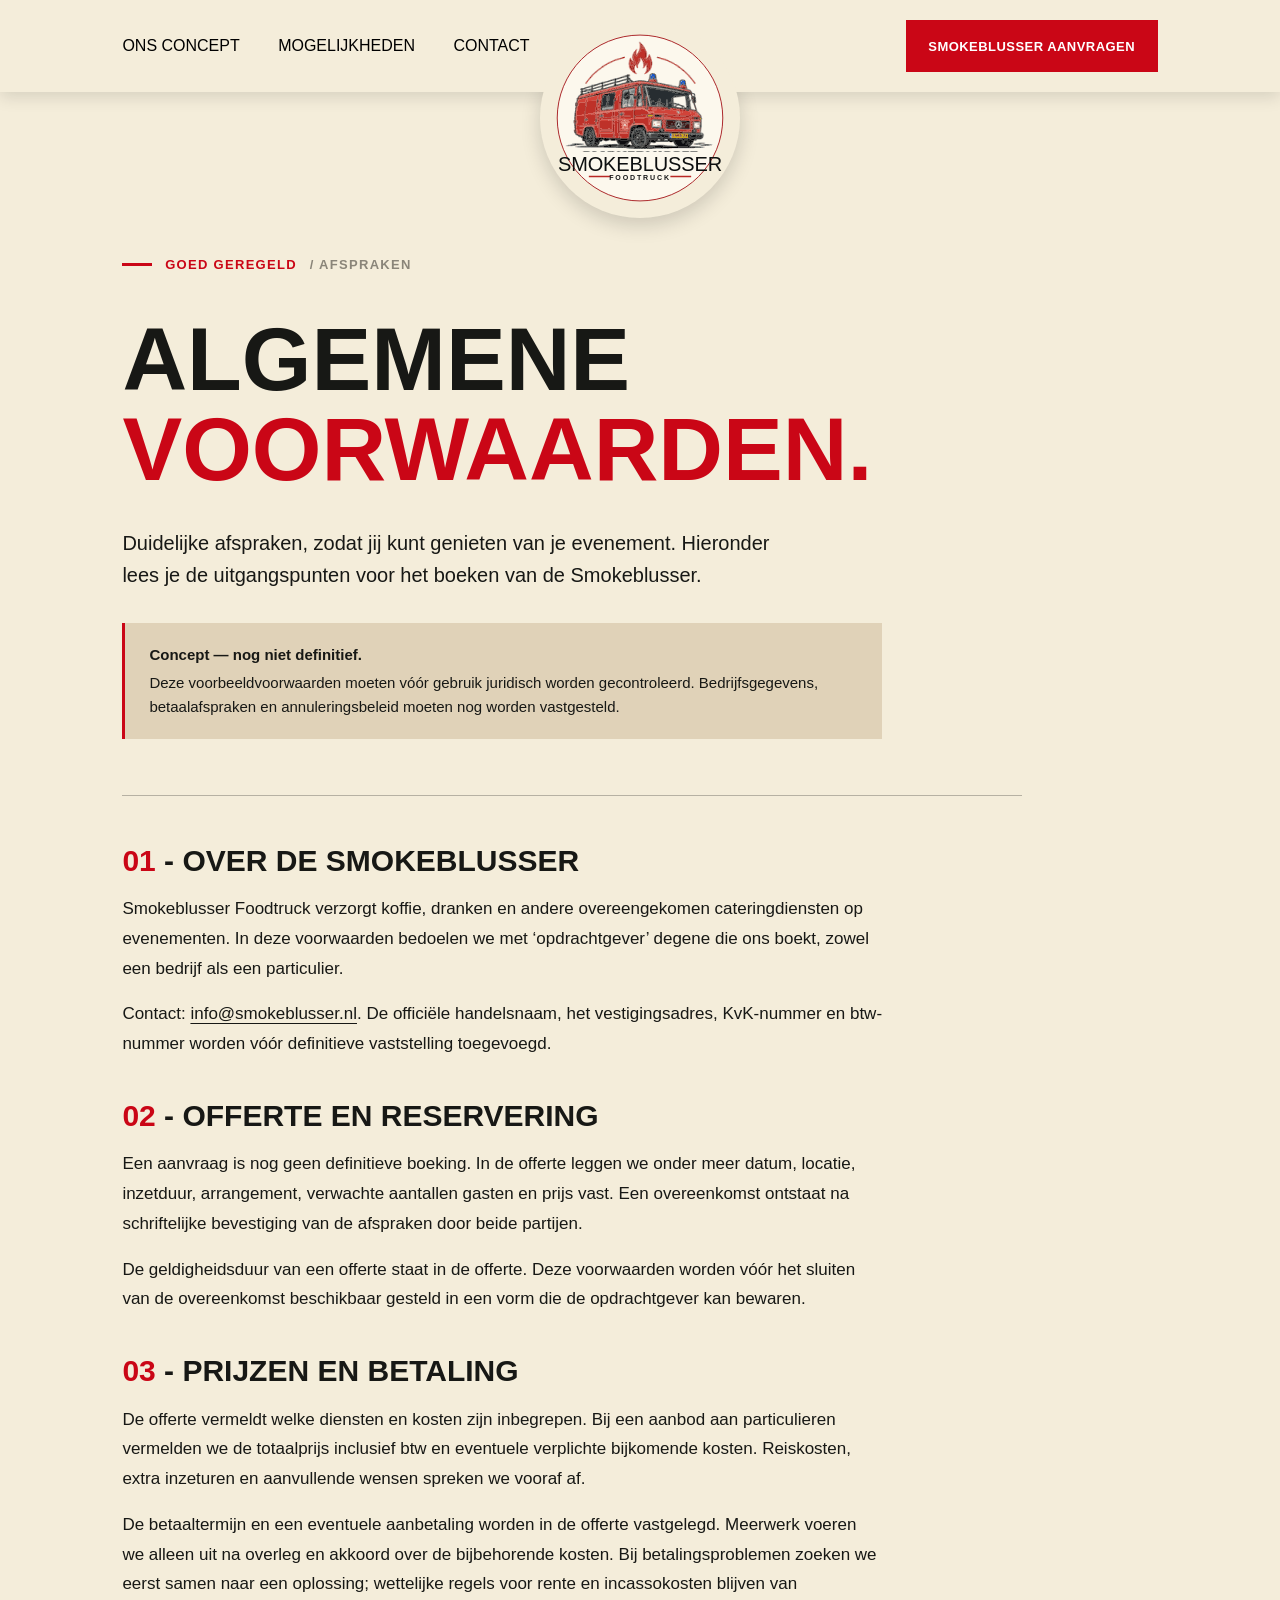
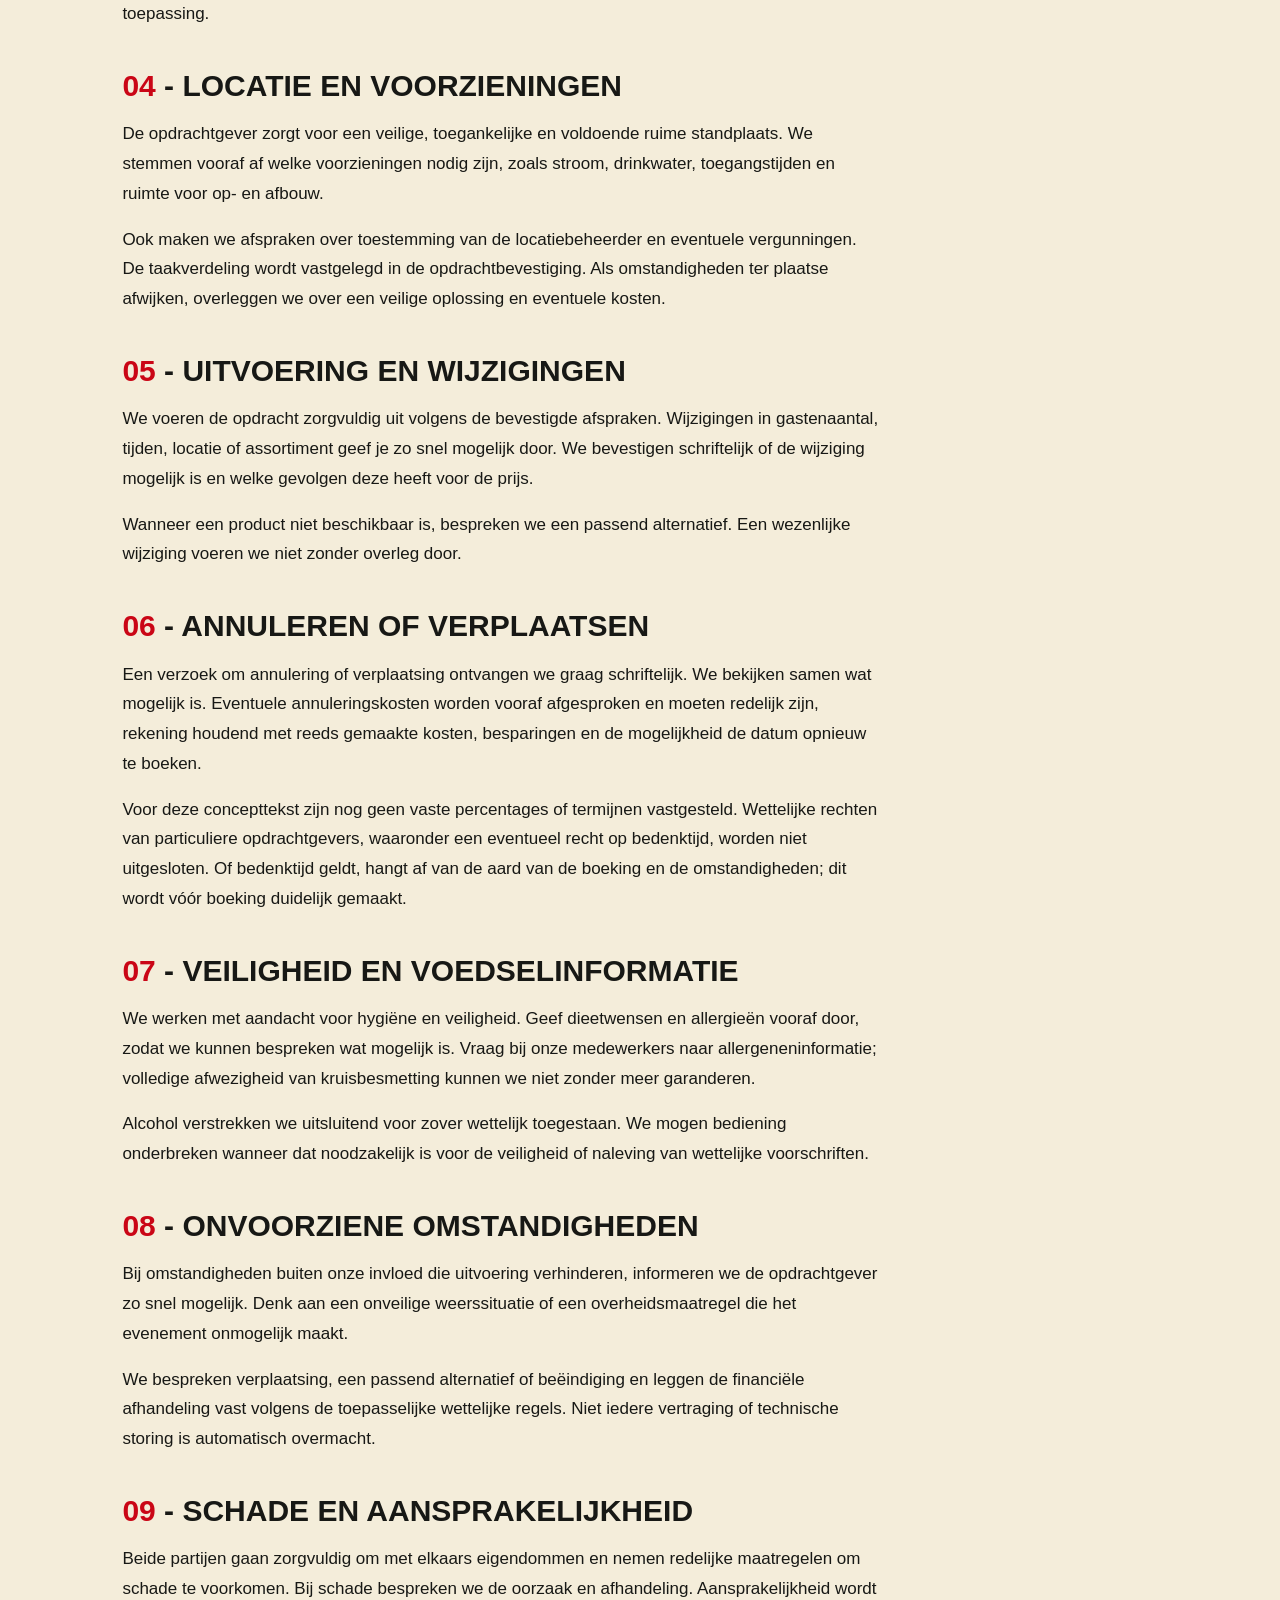
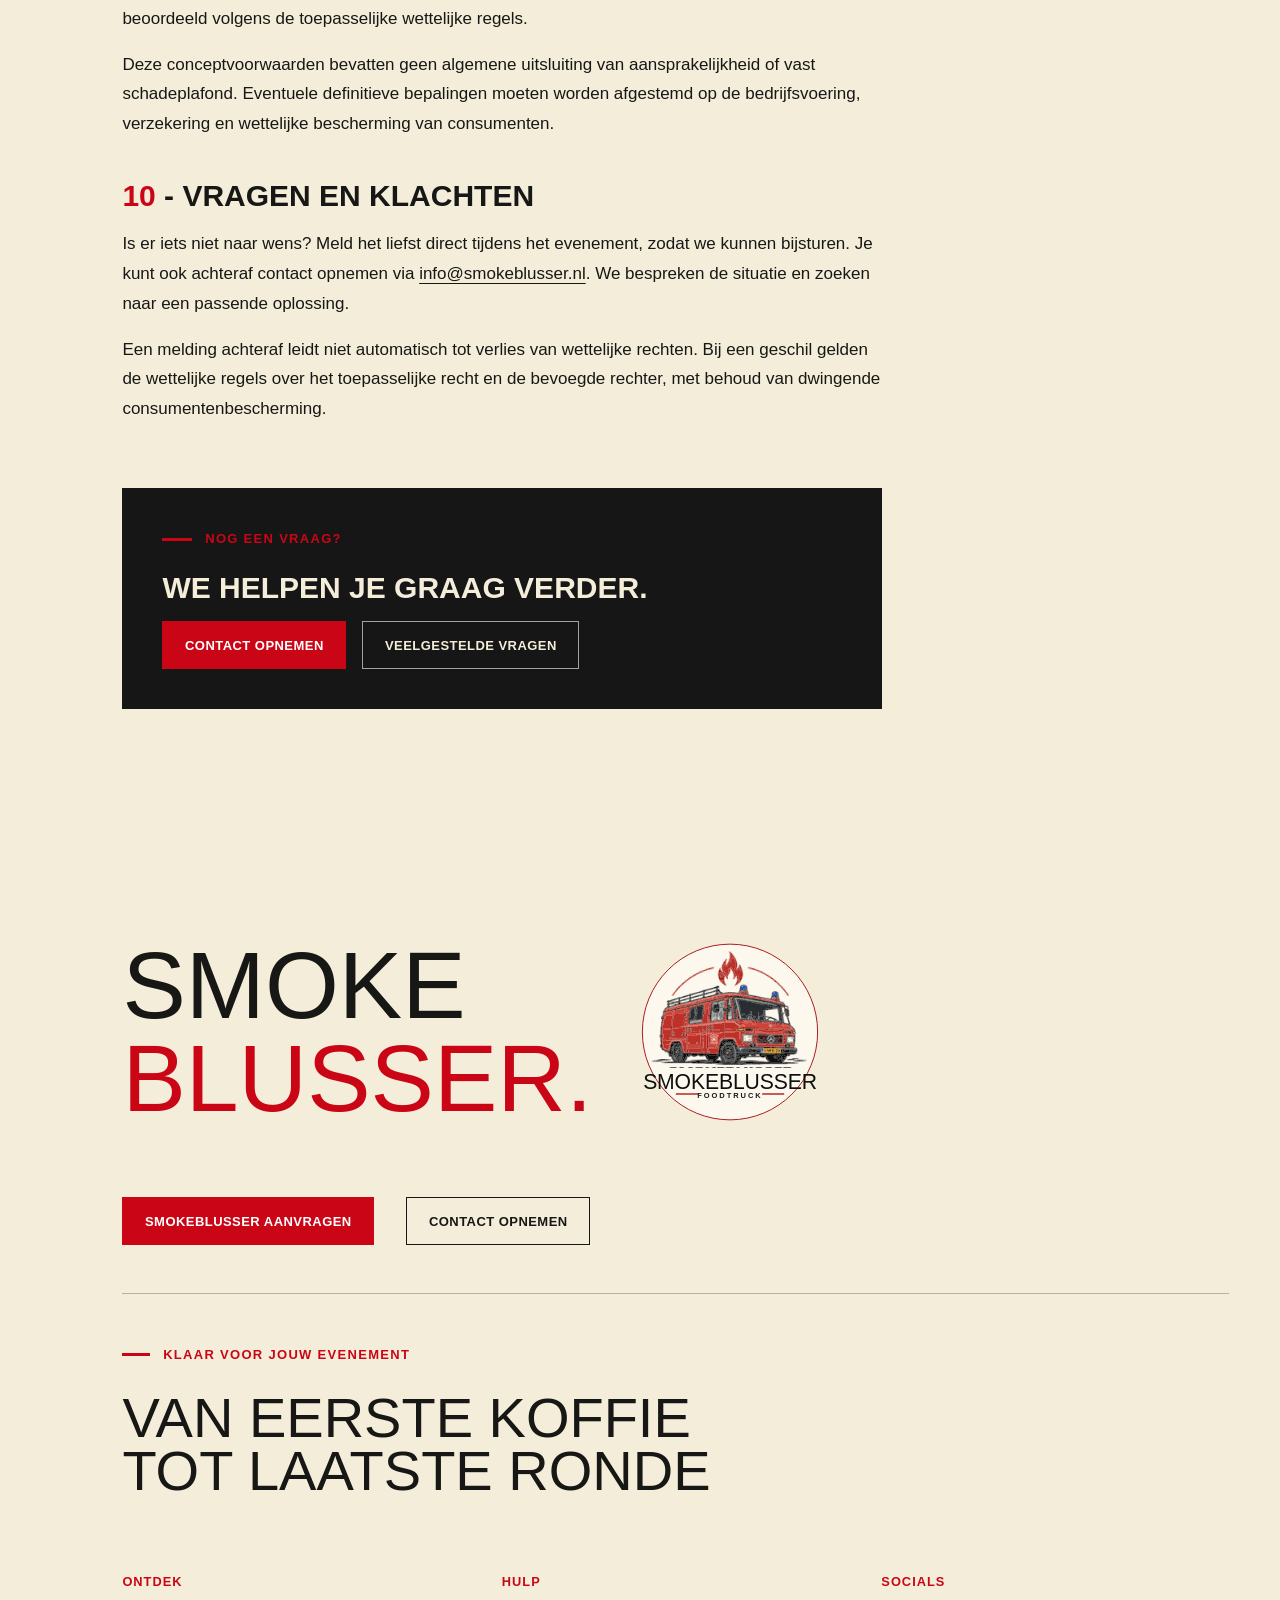
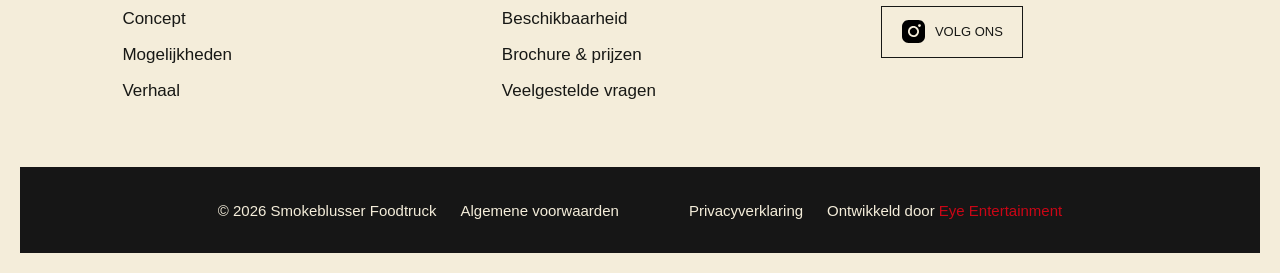
==== algemene-voorwaarden.html @ 76fa593b "Initial commit" ====
<!doctype html>
<html lang="nl">
<head>
  <meta charset="utf-8">
  <meta name="viewport" content="width=device-width, initial-scale=1">
  <meta name="description" content="De Smokeblusser: een brandweerwagen uit 1962 met koffie, koud bier en binnenkort live fire voor ieder evenement.">
  <title>Algemene voorwaarden — Smokeblusser</title>
  <meta name="robots" content="noindex">
  <link rel="stylesheet" href="content.css">
  <link rel="stylesheet" href="styles.css">
  <script src="script.js" defer></script>
</head>
<body class="content-layout">
  <a class="skip-link" href="#main">Naar de inhoud</a>

  <header class="site-header" data-header>
    <a class="brand" href="index.html#top" aria-label="Smokeblusser home">
      <img src="assets/logo.svg" alt="Smokeblusser Foodtruck">
    </a>
    <button class="nav-toggle" type="button" aria-expanded="false" aria-controls="main-nav">
      <span></span><span></span><span></span><span class="sr-only">Menu</span>
    </button>
    <nav class="main-nav" id="main-nav" aria-label="Hoofdnavigatie">
      <div class="smoke-organic" aria-hidden="true"><span></span><span></span><span></span></div>
      <a href="index.html#concept" >Ons concept</a>
      <a href="index.html#mogelijkheden">Mogelijkheden</a>
      <a href="index.html#contact">Contact</a>
      <a class="mobile-request-link" href="index.html#contact">Smokeblusser aanvragen <span aria-hidden="true">→</span></a>
    </nav>
    <a class="button button--red header-cta" href="index.html#contact">Smokeblusser aanvragen <span aria-hidden="true">→</span></a>
  </header>

  <main id="main">
    <section class="content-page" aria-labelledby="page-title">
      <div class="content-page__intro">
        <p class="eyebrow">Goed geregeld <span>/ afspraken</span></p>
        <h1 id="page-title">Algemene <em>voorwaarden.</em></h1>
        <p>Duidelijke afspraken, zodat jij kunt genieten van je evenement. Hieronder lees je de uitgangspunten voor het boeken van de Smokeblusser.</p>
        <aside class="content-page__notice"><strong>Concept — nog niet definitief.</strong> Deze voorbeeldvoorwaarden moeten vóór gebruik juridisch worden gecontroleerd. Bedrijfsgegevens, betaalafspraken en annuleringsbeleid moeten nog worden vastgesteld.</aside>
      </div>
      <article class="content-page__body" aria-label="Voorwaarden">
        <section><h2><span class="content-page__number">01</span> - Over de Smokeblusser</h2><p>Smokeblusser Foodtruck verzorgt koffie, dranken en andere overeengekomen cateringdiensten op evenementen. In deze voorwaarden bedoelen we met ‘opdrachtgever’ degene die ons boekt, zowel een bedrijf als een particulier.</p><p>Contact: <a href="mailto:info@smokeblusser.nl">info@smokeblusser.nl</a>. De officiële handelsnaam, het vestigingsadres, KvK-nummer en btw-nummer worden vóór definitieve vaststelling toegevoegd.</p></section>
        <section><h2><span class="content-page__number">02</span> - Offerte en reservering</h2><p>Een aanvraag is nog geen definitieve boeking. In de offerte leggen we onder meer datum, locatie, inzetduur, arrangement, verwachte aantallen gasten en prijs vast. Een overeenkomst ontstaat na schriftelijke bevestiging van de afspraken door beide partijen.</p><p>De geldigheidsduur van een offerte staat in de offerte. Deze voorwaarden worden vóór het sluiten van de overeenkomst beschikbaar gesteld in een vorm die de opdrachtgever kan bewaren.</p></section>
        <section><h2><span class="content-page__number">03</span> - Prijzen en betaling</h2><p>De offerte vermeldt welke diensten en kosten zijn inbegrepen. Bij een aanbod aan particulieren vermelden we de totaalprijs inclusief btw en eventuele verplichte bijkomende kosten. Reiskosten, extra inzeturen en aanvullende wensen spreken we vooraf af.</p><p>De betaaltermijn en een eventuele aanbetaling worden in de offerte vastgelegd. Meerwerk voeren we alleen uit na overleg en akkoord over de bijbehorende kosten. Bij betalingsproblemen zoeken we eerst samen naar een oplossing; wettelijke regels voor rente en incassokosten blijven van toepassing.</p></section>
        <section><h2><span class="content-page__number">04</span> - Locatie en voorzieningen</h2><p>De opdrachtgever zorgt voor een veilige, toegankelijke en voldoende ruime standplaats. We stemmen vooraf af welke voorzieningen nodig zijn, zoals stroom, drinkwater, toegangstijden en ruimte voor op- en afbouw.</p><p>Ook maken we afspraken over toestemming van de locatiebeheerder en eventuele vergunningen. De taakverdeling wordt vastgelegd in de opdrachtbevestiging. Als omstandigheden ter plaatse afwijken, overleggen we over een veilige oplossing en eventuele kosten.</p></section>
        <section><h2><span class="content-page__number">05</span> - Uitvoering en wijzigingen</h2><p>We voeren de opdracht zorgvuldig uit volgens de bevestigde afspraken. Wijzigingen in gastenaantal, tijden, locatie of assortiment geef je zo snel mogelijk door. We bevestigen schriftelijk of de wijziging mogelijk is en welke gevolgen deze heeft voor de prijs.</p><p>Wanneer een product niet beschikbaar is, bespreken we een passend alternatief. Een wezenlijke wijziging voeren we niet zonder overleg door.</p></section>
        <section><h2><span class="content-page__number">06</span> - Annuleren of verplaatsen</h2><p>Een verzoek om annulering of verplaatsing ontvangen we graag schriftelijk. We bekijken samen wat mogelijk is. Eventuele annuleringskosten worden vooraf afgesproken en moeten redelijk zijn, rekening houdend met reeds gemaakte kosten, besparingen en de mogelijkheid de datum opnieuw te boeken.</p><p>Voor deze concepttekst zijn nog geen vaste percentages of termijnen vastgesteld. Wettelijke rechten van particuliere opdrachtgevers, waaronder een eventueel recht op bedenktijd, worden niet uitgesloten. Of bedenktijd geldt, hangt af van de aard van de boeking en de omstandigheden; dit wordt vóór boeking duidelijk gemaakt.</p></section>
        <section><h2><span class="content-page__number">07</span> - Veiligheid en voedselinformatie</h2><p>We werken met aandacht voor hygiëne en veiligheid. Geef dieetwensen en allergieën vooraf door, zodat we kunnen bespreken wat mogelijk is. Vraag bij onze medewerkers naar allergeneninformatie; volledige afwezigheid van kruisbesmetting kunnen we niet zonder meer garanderen.</p><p>Alcohol verstrekken we uitsluitend voor zover wettelijk toegestaan. We mogen bediening onderbreken wanneer dat noodzakelijk is voor de veiligheid of naleving van wettelijke voorschriften.</p></section>
        <section><h2><span class="content-page__number">08</span> - Onvoorziene omstandigheden</h2><p>Bij omstandigheden buiten onze invloed die uitvoering verhinderen, informeren we de opdrachtgever zo snel mogelijk. Denk aan een onveilige weerssituatie of een overheidsmaatregel die het evenement onmogelijk maakt.</p><p>We bespreken verplaatsing, een passend alternatief of beëindiging en leggen de financiële afhandeling vast volgens de toepasselijke wettelijke regels. Niet iedere vertraging of technische storing is automatisch overmacht.</p></section>
        <section><h2><span class="content-page__number">09</span> - Schade en aansprakelijkheid</h2><p>Beide partijen gaan zorgvuldig om met elkaars eigendommen en nemen redelijke maatregelen om schade te voorkomen. Bij schade bespreken we de oorzaak en afhandeling. Aansprakelijkheid wordt beoordeeld volgens de toepasselijke wettelijke regels.</p><p>Deze conceptvoorwaarden bevatten geen algemene uitsluiting van aansprakelijkheid of vast schadeplafond. Eventuele definitieve bepalingen moeten worden afgestemd op de bedrijfsvoering, verzekering en wettelijke bescherming van consumenten.</p></section>
        <section><h2><span class="content-page__number">10</span> - Vragen en klachten</h2><p>Is er iets niet naar wens? Meld het liefst direct tijdens het evenement, zodat we kunnen bijsturen. Je kunt ook achteraf contact opnemen via <a href="mailto:info@smokeblusser.nl">info@smokeblusser.nl</a>. We bespreken de situatie en zoeken naar een passende oplossing.</p><p>Een melding achteraf leidt niet automatisch tot verlies van wettelijke rechten. Bij een geschil gelden de wettelijke regels over het toepasselijke recht en de bevoegde rechter, met behoud van dwingende consumentenbescherming.</p></section>
        <div class="content-page__contact">
          <p class="eyebrow">Nog een vraag?</p>
          <h2>We helpen je <em>graag verder.</em></h2>
          <div class="actions">
            <a class="button button--red" href="mailto:info@smokeblusser.nl">Contact opnemen <span aria-hidden="true">→</span></a>
            <a class="button button--outline-light" href="veelgestelde-vragen.html">Veelgestelde vragen <span aria-hidden="true">→</span></a>
          </div>
        </div>
      </article>
    </section>
  </main>

  <footer class="site-footer">
    <div class="footer__main">
      <div class="footer__brand-panel">
        <div class="footer__statement"><span>Smoke</span><em>Blusser.</em></div>
        <a class="footer__logo" href="index.html" aria-label="Smokeblusser home"><img src="assets/logo.svg" alt="Smokeblusser Foodtruck"></a>
        <div class="footer__actions">
          <a class="button button--red" href="index.html#contact">Smokeblusser aanvragen <span aria-hidden="true">→</span></a>
          <a class="button button--outline-dark" href="mailto:info@smokeblusser.nl">Contact opnemen <span aria-hidden="true">→</span></a>
        </div>
      </div>
      <div class="footer__content-panel">
        <div class="footer__tagline"><p class="eyebrow">Klaar voor jouw evenement</p><h2>Van eerste koffie<br>tot laatste ronde</h2></div>
        <nav class="footer__links" aria-label="Footernavigatie">
          <div><b>Ontdek</b><a href="index.html#concept">Concept</a><a href="index.html#mogelijkheden">Mogelijkheden</a><a href="index.html#verhaal">Verhaal</a></div>
          <div><b>Hulp</b><a href="index.html#contact">Beschikbaarheid</a><a href="index.html#contact">Brochure &amp; prijzen</a><a href="veelgestelde-vragen.html">Veelgestelde vragen</a></div>
          <div><b>Socials</b><a class="social-link" href="#" aria-label="Volg Smokeblusser op Instagram"><img src="assets/icon-instagram.svg" alt="">Volg ons</a></div>
        </nav>
      </div>
    </div>
    <div class="footer__legal">
      <span>© 2026 Smokeblusser Foodtruck</span>
      <div class="footer__legal-links">
        <a href="algemene-voorwaarden.html" aria-current="page">Algemene voorwaarden</a>
        <a href="#">Privacyverklaring</a>
      </div>
      <span>Ontwikkeld door <em>Eye Entertainment</em></span>
    </div>
  </footer>

</body>
</html>
---- content.css ----
/* Shared layout for editorial and legal content pages. */
.faq-group { margin-bottom: 48px; }
.faq-group details { border-bottom: 1px solid var(--line); }
.faq-group details:first-of-type { border-top: 1px solid var(--line); }
.faq-group summary { position: relative; padding: 22px 40px 22px 0; cursor: pointer; list-style: none; font-weight: 700; line-height: 1.5; }
.faq-group summary::-webkit-details-marker { display: none; }
.faq-group summary::after { content: '+'; position: absolute; right: 4px; top: 22px; color: var(--red); font-size: 24px; font-weight: 400; }
.faq-group details[open] summary::after { content: '−'; }
.faq-group summary:hover { color: var(--red); }
.faq-group summary:focus-visible { outline: 2px solid var(--red); outline-offset: 4px; }
.faq-answer { padding: 0 40px 12px 0; }
@media (min-width: 861px) {
  .content-layout .content-page {
    max-width: none;
    margin-inline: 0;
    padding-inline: calc(20px + var(--hero-copy-inset));
  }
}
.content-page__number { color: var(--red); }
.content-page { max-width: 1100px; margin: 0 auto; padding: 160px 40px 80px; }
.content-page__intro { max-width: 900px; padding-bottom: 56px; border-bottom: 1px solid var(--line); }
.content-page h1 { font-family: var(--display); font-size: clamp(48px, 7vw, 90px); line-height: 1; text-transform: uppercase; margin: 0 0 32px; overflow-wrap: anywhere; }
.content-page h1 em { display: block; color: var(--red); font-style: normal; }
.content-page__intro > p:not(.eyebrow) { max-width: 680px; font-size: 20px; line-height: 1.6; }
.content-page__notice { max-width: 760px; padding: 20px 24px; margin-top: 32px; background: var(--sand); border-left: 3px solid var(--red); font-size: 15px; line-height: 1.6; }
.content-page__notice strong { display: block; margin-bottom: 4px; }
.content-page__body { max-width: 760px; padding-top: 48px; }
.content-page__body > section { margin-bottom: 40px; }
.content-page__body h2 { font-family: var(--display); font-size: 30px; line-height: 1.15; text-transform: uppercase; margin: 0 0 16px; }
.content-page__body p { margin: 0 0 16px; line-height: 1.75; }
.content-page__body a:not(.button) { text-underline-offset: 4px; }
.content-page__body a:not(.button):hover,
.content-page__body a:not(.button):focus-visible { color: var(--red); text-decoration-color: var(--red); }
.content-page__contact { margin-top: 64px; padding: 40px; width: 100%; background: var(--surface-dark); color: var(--cream); border: 0; }
.content-page__contact h2 { color: var(--cream); }
.content-page__contact h2 em { color: var(--cream); font-style: normal; }
.content-page__contact .actions { display: flex; flex-wrap: wrap; gap: 16px; }
.content-page__contact .button--outline-light { gap: 0; }
.content-page__contact .button--outline-light span[aria-hidden="true"] { width: 0; opacity: 0; overflow: hidden; transform: translateX(-6px); background-image: url("assets/arrow-right-white.svg"); transition: width .2s, opacity .15s, transform .2s; }
.content-page__contact .button--outline-light:hover,
.content-page__contact .button--outline-light:focus-visible { gap: 1.25rem; transform: none; }
.content-page__contact .button--outline-light:hover span[aria-hidden="true"],
.content-page__contact .button--outline-light:focus-visible span[aria-hidden="true"] { width: 15px; opacity: 1; transform: translateX(0); }
.content-page__contact .eyebrow { margin-bottom: 20px; }
@media (max-width: 860px) {
  .content-page { padding: 64px 20px 40px; }
  .content-page__intro { padding-bottom: 32px; }
  .content-page__intro > p:not(.eyebrow) { font-size: 17px; }
  .content-page__body { padding-top: 32px; }
  .content-page__body h2 { font-size: 26px; }
  .content-page__notice { padding: 16px; }
  .content-page__contact { padding: 28px 20px; }
  .content-page__contact .actions { flex-direction: column; align-items: stretch; }
}
---- styles.css ----
/* Smokeblusser — component-organized styles. Responsive rules stay
   beside their component; source order preserves the existing cascade. */

/* Foundations */
:root {
  --surface-dark: #161616;
  --photo-dark: #2f312c;
  --hero-red: #ff0519;
  --cream: #f4edda;
  --red: #ca0616;
  --red-hover: #b0000e;
  --dark: #242621;
  --ink: #171815;
  --sand: #e0d2b8;
  --line: rgba(23,24,21,.28);
  --pad: clamp(1.25rem,4vw,5rem);
  --display: Impact,"Arial Narrow",Haettenschweiler,sans-serif;
  --body: "Helvetica Neue",Helvetica,Arial,sans-serif;
}

* {
  box-sizing: border-box;
}

html {
  scroll-behavior: smooth;
}

body {
  margin: 0px;
  background: var(--cream);
  color: var(--ink);
  font-family: var(--body);
  font-size: 17px;
  font-weight: 400;
  line-height: 25px;
}

img {
  display: block;
  max-width: 100%;
  height: auto;
}

a {
  color: inherit;
}

.sr-only {
  position: absolute;
  width: 1px;
  height: 1px;
  padding: 0px;
  margin: -1px;
  overflow: hidden;
  clip: rect(0px, 0px, 0px, 0px);
  white-space: nowrap;
  border: 0px;
}

.skip-link {
  position: fixed;
  top: 0.75rem;
  left: 0.75rem;
  z-index: 1000;
  transform: translateY(-160%);
  background: rgb(255, 255, 255);
  padding: 0.8rem 1rem;
}

.skip-link:focus {
  transform: none;
}

@media (prefers-reduced-motion: reduce) {
  html {
    scroll-behavior: auto;
  }

  * {
    transition: none !important;
  }

  ::before {
    transition: none !important;
  }

  ::after {
    transition: none !important;
  }

}

@media (max-width: 860px) {
  body {
    font-size: 17px;
    line-height: 25px;
  }

}

html {
  scroll-padding-top: 112px;
}

:root {
  --hero-copy-inset: clamp(3rem,8vw,9rem);
}

@media (min-width: 861px) and (max-width: 1050px) {
  :root {
    --hero-copy-inset: 7vw;
  }

}

@media (max-width: 860px) {
  html {
    scroll-padding-top: 96px;
  }

}


/* Buttons and shared typography */
.button {
  font-size: 13px;
  font-weight: 800;
  text-transform: uppercase;
  letter-spacing: 0.035em;
  text-decoration: none;
}

.kicker {
  font-size: 13px;
  font-weight: 800;
  text-transform: uppercase;
  letter-spacing: 0.035em;
  text-decoration: none;
}

.eyebrow {
  font-size: 13px;
  font-weight: 800;
  text-transform: uppercase;
  text-decoration: none;
}

.button {
  min-height: 52px;
  padding: 0.95rem 1.35rem;
  display: inline-flex;
  align-items: center;
  justify-content: center;
  gap: 1.25rem;
  border: 1px solid transparent;
  transition: transform 0.2s, background-color 0.2s, color 0.2s, gap 0.2s;
}

.button:hover {
  transform: translateY(-2px);
}

@media (min-width: 861px) {
  .button:not(.header-cta) {
    height: 48px;
    min-height: 48px;
    padding-block: 0;
  }
}

.button--red {
  gap: 0px;
  background: var(--red);
  color: rgb(255, 255, 255);
}

.button--red:hover {
  gap: 1.25rem;
  background: var(--red-hover);
  transform: none;
}

.button--red:focus-visible {
  gap: 1.25rem;
  background: var(--red-hover);
  transform: none;
}

.button--cream {
  background: var(--cream);
  color: var(--ink);
}

.button--outline-light {
  color: var(--cream);
  border-color: rgba(244, 237, 218, 0.65);
}

.button--disabled {
  border-color: rgba(244, 237, 218, 0.35);
  color: rgba(244, 237, 218, 0.55);
  pointer-events: none;
}

.actions {
  display: flex;
  align-items: center;
  gap: 1.75rem;
  flex-wrap: wrap;
}

.section h2 {
  font-family: var(--display);
  font-weight: 400;
  text-transform: uppercase;
  line-height: 0.88;
  letter-spacing: -0.02em;
  margin: 0px;
}

.section h2 em {
  display: block;
  color: var(--red);
  font-style: normal;
}

.section {
  padding: clamp(6rem,11vw,10rem) var(--pad);
}

.section-heading {
  max-width: 1260px;
  margin: 0px auto;
}

.section-heading--center {
  text-align: center;
  max-width: 980px;
}

.eyebrow {
  color: var(--red);
  margin: 0px 0px 2.4rem;
  display: flex;
  align-items: center;
  gap: 0.8rem;
}

.eyebrow::before {
  content: "";
  width: 30px;
  height: 3px;
  background: currentcolor;
  flex: 0 0 auto;
}

.eyebrow span {
  color: rgb(138, 133, 121);
}

.section h2 {
  font-size: clamp(3.2rem, 6vw, 6.3rem);
}

.section-heading > p:not(.eyebrow) {
  max-width: 760px;
  margin: 2rem 0px;
}

.section-heading--center > p:not(.eyebrow) {
  margin: 2rem auto;
}

@media (max-width: 860px) {
  .section {
    padding: 5rem 1.25rem;
  }

  .section h2 {
    font-size: clamp(3rem, 14vw, 4.7rem);
  }

  .eyebrow {
    margin-bottom: 1.6rem;
  }

  .section-heading--center {
    text-align: left;
  }

}

.section .eyebrow::before {
  width: 28px;
  height: 3px;
  background: url("assets/eyebrow-line-red.svg") center center / contain no-repeat transparent;
}

.button span[aria-hidden="true"] {
  display: inline-block;
  width: 15px;
  height: 11px;
  font-size: 0px;
  line-height: 0;
  background: center center / contain no-repeat;
}

.button--red span[aria-hidden="true"] {
  width: 0px;
  opacity: 0;
  overflow: hidden;
  transform: translateX(-6px);
  background-image: url("assets/arrow-right-white.svg");
  transition: width 0.2s, opacity 0.15s, transform 0.2s;
}

.button--red:hover span[aria-hidden="true"] {
  width: 15px;
  opacity: 1;
  transform: translateX(0px);
}

.button--red:focus-visible span[aria-hidden="true"] {
  width: 15px;
  opacity: 1;
  transform: translateX(0px);
}

.button--cream span[aria-hidden="true"] {
  background-image: url("assets/arrow-right-red.svg");
}

.button {
  white-space: nowrap;
}

.eyebrow {
  letter-spacing: 0.1em;
}

main > .section {
  padding-top: 150px;
  padding-bottom: 150px;
}

.button--outline-dark {
  color: var(--ink);
  border-color: var(--ink);
}

.button--outline-dark {
  gap: 0px;
  transform: none;
}

.button--outline-dark span[aria-hidden="true"] {
  width: 0px;
  opacity: 0;
  overflow: hidden;
  transform: translateX(-6px);
  background-image: url("assets/arrow-right-black.svg");
  transition: width 0.2s, opacity 0.15s, transform 0.2s;
}

.button--outline-dark:hover {
  gap: 1.25rem;
  transform: none;
  background: transparent;
  color: var(--ink);
}

.button--outline-dark:focus-visible {
  gap: 1.25rem;
  transform: none;
  background: transparent;
  color: var(--ink);
}

.button--outline-dark:hover span[aria-hidden="true"] {
  width: 15px;
  opacity: 1;
  transform: translateX(0px);
}

.button--outline-dark:focus-visible span[aria-hidden="true"] {
  width: 15px;
  opacity: 1;
  transform: translateX(0px);
}

@media (max-width: 860px) {
  main > .section {
    padding: 64px 24px;
  }

  main .eyebrow {
    font-size: 11px;
    line-height: 1.5;
    gap: 8px;
    flex-wrap: wrap;
    margin-bottom: 24px;
    letter-spacing: 0.08em;
  }

  .eyebrow::before {
    width: 20px;
  }

  .section-heading > p:not(.eyebrow) {
    margin: 24px 0px;
  }

  .button {
    min-height: 47px;
    padding-top: calc(-2.5px + 0.95rem);
    padding-bottom: calc(-2.5px + 0.95rem);
  }

}


/* Header and navigation */
.site-header {
  height: 108px;
  display: grid;
  grid-template-columns: 240px 1fr auto;
  align-items: center;
  padding: 0 var(--pad);
  z-index: 20;
  background: var(--cream);
}

.brand {
  position: absolute;
  left: var(--pad);
  top: 28px;
  width: 150px;
  height: 150px;
  border-radius: 50%;
  background: var(--cream);
  display: grid;
  place-items: center;
  z-index: 2;
}

.brand img {
  width: 118px;
}

.main-nav {
  display: flex;
  justify-self: center;
  gap: clamp(1.75rem, 4vw, 4.5rem);
  grid-column: 2;
}

.main-nav a {
  font-family: var(--display);
  font-size: 16px;
  font-weight: 400;
  line-height: 1;
  text-transform: uppercase;
  letter-spacing: 0px;
  text-decoration: none;
  color: rgb(0, 0, 0);
  position: relative;
  padding: 0.45rem 0px;
}

.main-nav a[aria-current="page"] {
  color: var(--red);
}

.main-nav a::after {
  content: "";
  position: absolute;
  left: 0px;
  right: 100%;
  bottom: 0px;
  height: 3px;
  background: var(--red);
  transition: right 0.2s;
}

.main-nav a:hover::after {
  right: 0px;
}

.main-nav a:focus-visible::after {
  right: 0px;
}

.main-nav a[aria-current="page"]::after {
  right: 0px;
}

.header-cta {
  grid-column: 3;
}

.main-nav .mobile-request-link {
  display: none;
}

@media (max-width: 860px) {
  .site-header .main-nav a.mobile-request-link {
    display: block;
    color: #ff0519;
  }
}

.nav-toggle {
  display: none;
}

@media (max-width: 1050px) {
  .site-header {
    grid-template-columns: 160px 1fr auto;
  }

  .main-nav {
    gap: 1.5rem;
  }

  .header-cta {
    padding-inline: 0.9rem;
  }

}

@media (max-width: 860px) {
  .site-header {
    grid-template-columns: 1fr auto;
    padding: 0px 1rem;
  }

  .brand {
    left: 1rem;
    top: 14px;
    width: 100px;
    height: 100px;
  }

  .brand img {
    width: 80px;
  }

  .nav-toggle {
    display: flex;
    grid-column: 2;
    width: 48px;
    height: 48px;
    border: 0px;
    background: transparent;
    flex-direction: column;
    justify-content: center;
    gap: 5px;
    padding: 10px;
  }

  .nav-toggle span:not(.sr-only) {
    height: 2px;
    background: var(--ink);
    width: 100%;
  }

  .main-nav {
    display: flex;
    flex-direction: column;
    font: 2.4rem/1 var(--display);
    z-index: 3;
  }

  .main-nav.is-open {
    transform: none;
  }

  .header-cta {
    display: none;
  }

}

.site-header .header-cta {
  right: 70px;
}

.site-header {
  position: sticky;
  top: 0px;
  box-shadow: rgba(0, 0, 0, 0.12) 0px 5px 16px;
}

.site-header .brand {
  background: transparent;
}

.site-header .brand img {
  transition: transform 0.25s;
}

.site-header.is-scrolled .brand {
  top: 50%;
  transform: translateY(-50%);
  width: 76px;
  height: 76px;
  background: transparent;
  border-radius: 0px;
}

.site-header.is-scrolled .brand img {
  width: 76px;
  object-fit: contain;
}

@media (min-width: 861px) {
  .site-header {
    height: 92px;
  }

  .site-header .header-cta {
    top: 20px;
    height: 52px;
    min-height: 52px;
  }

}

@media (min-width: 1051px) {
  .site-header {
    grid-template-columns: 240px minmax(0px, 1fr) 260px;
  }

  .header-cta {
    position: absolute;
    right: 20px;
  }

}

@media (min-width: 861px) and (max-width: 1050px) {
  .site-header {
    grid-template-columns: 160px minmax(0px, 1fr) 250px;
  }

  .header-cta {
    position: absolute;
    right: 20px;
  }

}

.brand img {
  transform-origin: center center;
  transition: transform 0.25s;
}

.brand:hover img {
  transform: scale(1.05) rotate(-2deg);
}

.brand:focus-visible img {
  transform: scale(1.05) rotate(-2deg);
}

@media (prefers-reduced-motion: reduce) {
  .brand:hover img {
    transform: none;
  }

  .brand:focus-visible img {
    transform: none;
  }

}

.site-header .brand {
  transform-origin: right bottom;
  transition: transform 0.4s cubic-bezier(0.22, 0.61, 0.36, 1);
}

@media (min-width: 861px) {
  .site-header .brand img {
    position: relative;
  }

  .site-header.is-scrolled .brand img {
    position: relative;
  }

}

@media (max-width: 860px) {
  .site-header .brand img {
    position: relative;
  }

  .site-header.is-scrolled .brand img {
    position: relative;
  }

}

.main-nav > .smoke-organic {
  display: none;
}

@media (max-width: 860px) {
  .site-header {
    height: 76px;
  }

  .site-header .brand {
    left: 20px;
    top: 6px;
    width: 64px;
    height: 64px;
    transform: none;
  }

  .site-header.is-scrolled .brand {
    left: 20px;
    top: 6px;
    width: 64px;
    height: 64px;
    transform: none;
  }

  .site-header .brand img {
    left: 0px;
    width: 64px;
  }

  .site-header.is-scrolled .brand img {
    left: 0px;
    width: 64px;
  }

  .nav-toggle {
    position: relative;
    z-index: 4;
    min-width: 48px;
    min-height: 48px;
  }

  .site-header .nav-toggle {
    border: 1px solid rgb(0, 0, 0);
    border-radius: 0px;
    padding: 0px;
    display: grid;
    place-items: center;
    background: transparent;
  }

  .site-header .nav-toggle span:not(.sr-only) {
    display: block;
    position: absolute;
    left: 9px;
    top: 18px;
    width: 20px;
    height: 2px;
    background: rgb(28, 27, 31);
    transition: transform 0.25s, opacity 0.2s;
  }

  .site-header .nav-toggle span:nth-of-type(1) {
    transform: translateY(-6px);
  }

  .site-header .nav-toggle span:nth-of-type(3) {
    transform: translateY(6px);
  }

  .site-header .nav-toggle[aria-expanded="true"] span:nth-of-type(2) {
    opacity: 0;
  }

  .site-header .nav-toggle[aria-expanded="true"] span:nth-of-type(1) {
    display: block;
    position: absolute;
    width: 20px;
    height: 2px;
    background: rgb(28, 27, 31);
    transform: rotate(45deg);
  }

  .site-header .nav-toggle[aria-expanded="true"] span:nth-of-type(3) {
    display: block;
    position: absolute;
    width: 20px;
    height: 2px;
    background: rgb(28, 27, 31);
  }

  .site-header .nav-toggle[aria-expanded="true"] span:nth-of-type(3) {
    transform: rotate(-45deg);
  }

  .main-nav {
    inset: 0px;
    position: fixed;
    width: 100%;
    height: 100dvh;
    transform: none;
    visibility: hidden;
    opacity: 0;
    pointer-events: none;
    justify-content: center;
    align-items: center;
    gap: 8px;
    padding: 76px 24px;
    box-shadow: none;
    transition: opacity 0.2s, visibility 0.2s;
  }

  .main-nav.is-open {
    visibility: visible;
    opacity: 1;
    pointer-events: auto;
  }

  .main-nav {
    background: var(--surface-dark);
    isolation: isolate;
    overflow: hidden;
  }

  .main-nav > .smoke-organic {
    display: block;
    inset: 0px;
    opacity: 0.25;
    mask-image: none;
    z-index: -1;
  }

  .main-nav > .smoke-organic span {
    width: 300%;
    height: 450%;
    left: -100%;
    bottom: -175%;
  }

  .main-nav > .smoke-organic span:nth-child(2) {
    left: -85%;
  }

  .main-nav > .smoke-organic span:nth-child(3) {
    left: -115%;
  }

  .main-nav a {
    font-size: clamp(20px, 5.6vw, 24px);
    padding: 12px 0px;
    min-height: 48px;
    color: var(--cream);
    text-align: center;
    opacity: 0;
    translate: 0 10px;
    transition: opacity .3s ease, translate .3s ease;
  }

  .main-nav a[aria-current="page"] {
    color: var(--cream);
  }

  .main-nav.is-open a {
    opacity: 1;
    translate: 0 0;
    transition-delay: .1s;
  }

  .main-nav.is-open a:nth-of-type(2) {
    transition-delay: .16s;
  }

  .main-nav.is-open a:nth-of-type(3) {
    transition-delay: .22s;
  }

  .site-header .main-nav a.mobile-request-link {
    margin-top: 24px;
    position: relative;
    top: 20px;
    transition-delay: .28s;
    display: inline-flex;
    align-items: center;
    justify-content: center;
    gap: 12px;
    padding: 16px 20px;
    max-width: 100%;
    background: var(--hero-red);
    color: var(--cream);
    font-size: clamp(17px, 4.8vw, 22px);
  }

  .mobile-request-link span {
    display: inline-block;
    margin-left: 0;
    width: 22px;
    height: 18px;
    vertical-align: middle;
    font-size: 0;
    background: var(--cream);
    clip-path: polygon(0 42%, 68% 42%, 42% 10%, 53% 0, 100% 50%, 53% 100%, 42% 90%, 68% 58%, 0 58%);
  }

  .site-header .nav-toggle[aria-expanded="true"] {
    border-color: var(--cream);
  }

  .site-header .nav-toggle[aria-expanded="true"] span:not(.sr-only) {
    background: var(--cream);
  }

  .main-nav a::after {
    display: none;
  }

  .main-nav a[aria-current="page"]:not(.mobile-request-link)::after {
    display: block;
    left: 0;
    right: 0;
    bottom: 5px;
    height: 2px;
  }

  .site-header .nav-toggle {
    width: 40px;
    height: 40px;
    min-width: 40px;
    min-height: 40px;
  }

  .site-header .nav-toggle[aria-expanded="true"] span:nth-of-type(1) {
    top: 18px;
    left: 9px;
  }

  .site-header .nav-toggle[aria-expanded="true"] span:nth-of-type(3) {
    top: 18px;
    left: 9px;
  }

}

@media (min-width: 861px) {
  .site-header {
    grid-template-columns: minmax(0px, 1fr) 200px minmax(0px, 1fr);
    padding-left: calc(20px + var(--hero-copy-inset));
    padding-right: calc(20px + var(--hero-copy-inset));
  }

  .site-header .main-nav {
    grid-column: 1;
    justify-self: start;
    gap: clamp(24px, 3vw, 48px);
  }

  .site-header .main-nav a {
    white-space: nowrap;
    flex-shrink: 0;
  }

  .site-header .brand {
    left: 50%;
    top: var(--logo-top,18px);
    width: 200px;
    height: 200px;
    border-radius: 50%;
    background: var(--cream);
    transform: translateX(-50%) scale(var(--logo-scale,1));
    transform-origin: center top;
    transition: none;
  }

  .site-header.is-scrolled .brand {
    left: 50%;
    top: var(--logo-top,18px);
    width: 200px;
    height: 200px;
    border-radius: 50%;
    background: var(--cream);
    transform: translateX(-50%) scale(var(--logo-scale,1));
    transform-origin: center top;
    transition: none;
  }

  .site-header .brand img {
    left: 0px;
    width: 170px;
  }

  .site-header.is-scrolled .brand img {
    left: 0px;
    width: 170px;
  }

  .site-header .brand::before {
    content: "";
    position: absolute;
    inset: 0px;
    border-radius: 50%;
    box-shadow: rgba(0, 0, 0, 0.16) 0px 7px 20px;
    clip-path: inset(var(--logo-shadow-cutoff,74px) -40px -40px -40px);
    z-index: -1;
    pointer-events: none;
  }

  .site-header .header-cta {
    right: calc(20px + var(--hero-copy-inset));
  }

}


@media (max-width: 860px) and (prefers-reduced-motion: reduce) {
  .main-nav a {
    translate: none;
    transition: none;
  }
}

/* Hero */
.hero {
  height: min(820px, -108px + 100vh);
  min-height: 610px;
  margin: 0px 20px;
  position: relative;
  overflow: hidden;
  color: var(--cream);
}

.hero__image {
  position: absolute;
  inset: 0px;
  width: 100%;
  height: 100%;
  object-fit: cover;
  object-position: center center;
}

.hero__shade {
  position: absolute;
  inset: 0px;
  background: linear-gradient(90deg, rgba(7, 8, 7, 0.68) 0%, rgba(7, 8, 7, 0.25) 46%, rgba(7, 8, 7, 0) 72%);
}

.hero__content {
  position: absolute;
  left: clamp(3rem, 8vw, 9rem);
  top: 50%;
  transform: translateY(-42%);
  max-width: 760px;
}

.hero h1 {
  font-family: var(--display);
  font-weight: 400;
  text-transform: uppercase;
  line-height: 0.88;
  letter-spacing: -0.02em;
  margin: 0px;
}

.hero h1 {
  font-size: clamp(4rem, 7.6vw, 8rem);
  max-width: 9ch;
}

.hero h1 em {
  display: block;
  color: var(--red);
  font-style: normal;
}

.hero__content > p {
  max-width: 510px;
  color: rgb(255, 255, 255);
  font-size: 17px;
  line-height: 25px;
}

@media (max-width: 1050px) {
  .hero {
    min-height: 560px;
  }

  .hero__content {
    left: 7vw;
  }

}

@media (max-width: 860px) {
  .hero__image {
    object-position: 64% center;
  }

  .hero__shade {
    background: linear-gradient(0deg, rgba(7, 8, 7, 0.82), rgba(7, 8, 7, 0.05) 75%);
  }

  .hero h1 {
    font-size: clamp(3.55rem, 17vw, 5rem);
    max-width: 8ch;
  }

}

@media (min-width: 861px) {
  .hero {
    height: min(820px, -92px + 100vh);
  }

}

.hero__image {
  transform: scale(1);
  transform-origin: 65% 50%;
  transition: transform 7s cubic-bezier(0.2, 0.6, 0.2, 1);
}

@media (hover: hover) and (pointer: fine) {
  .hero:hover .hero__image {
    transform: scale(1.045);
  }

}

@media (prefers-reduced-motion: reduce) {
  .hero:hover .hero__image {
    transform: none;
  }

}

.hero .hero-title {
  display: flex;
  flex-direction: column;
  align-items: flex-start;
  gap: 4px;
  max-width: none;
  font-size: inherit;
  line-height: 1;
  letter-spacing: 0px;
}

.hero-title > span {
  width: max-content;
}

.hero-title > em {
  width: max-content;
}

.hero-title__intro {
  display: block;
}

.hero-title__outro {
  display: block;
}

.hero-title__geblust {
  display: block;
}

.hero .hero-title__intro {
  font-size: 35px;
  line-height: 1;
}

.hero-title__row {
  display: flex;
  align-items: baseline;
  gap: 18px;
  line-height: 1;
}

.hero .hero-title__row em {
  display: inline;
}

.hero .hero-title__dorst {
  font-size: 89px;
  line-height: 1;
}

.hero .hero-title__die {
  font-size: 56px;
  line-height: 1;
}

.hero .hero-title__geblust {
  font-size: 95px;
  line-height: 1;
}

.hero .hero-title__outro {
  font-size: 55px;
  line-height: 1;
}

.hero__content > p {
  margin: 1.75rem 0px;
}

.hero .actions {
  gap: 1.5rem;
}

.hero .button--cream {
  gap: 0px;
}

.hero .button--outline-light {
  gap: 0px;
}

.hero .button--cream span[aria-hidden="true"] {
  width: 0px;
  opacity: 0;
  overflow: hidden;
  transform: translateX(-6px);
  transition: width 0.2s, opacity 0.15s, transform 0.2s;
}

.hero .button--outline-light span[aria-hidden="true"] {
  width: 0px;
  opacity: 0;
  overflow: hidden;
  transform: translateX(-6px);
  transition: width 0.2s, opacity 0.15s, transform 0.2s;
}

.hero .button--cream:hover {
  gap: 1.25rem;
  transform: none;
}

.hero .button--cream:focus-visible {
  gap: 1.25rem;
  transform: none;
}

.hero .button--outline-light:hover {
  gap: 1.25rem;
  transform: none;
}

.hero .button--outline-light:focus-visible {
  gap: 1.25rem;
  transform: none;
}

.hero .button--cream:hover span[aria-hidden="true"] {
  width: 15px;
  opacity: 1;
  transform: translateX(0px);
}

.hero .button--cream:focus-visible span[aria-hidden="true"] {
  width: 15px;
  opacity: 1;
  transform: translateX(0px);
}

.hero .button--outline-light:hover span[aria-hidden="true"] {
  width: 15px;
  opacity: 1;
  transform: translateX(0px);
}

.hero .button--outline-light:focus-visible span[aria-hidden="true"] {
  width: 15px;
  opacity: 1;
  transform: translateX(0px);
}

.hero .button--outline-light span[aria-hidden="true"] {
  background-image: url("assets/arrow-right-white.svg");
}

.hero h1 .hero-title__dorst {
  color: var(--hero-red);
}

.hero h1 .hero-title__geblust {
  color: var(--hero-red);
}

@media (max-width: 860px) {
  .hero .hero-title {
    gap: 4px;
  }

  .hero .hero-title__intro {
    line-height: 1;
  }

  .hero-title__row {
    gap: 12px;
  }

  .hero .hero-title__dorst {
    line-height: 1;
  }

  .hero .hero-title__die {
    line-height: 1;
  }

  .hero .hero-title__geblust {
    line-height: 1;
  }

  .hero .hero-title__outro {
    line-height: 1;
  }

  .hero {
    margin: 0px;
    height: auto;
    min-height: 0px;
  }

  .hero__content {
    position: relative;
    inset: auto;
    transform: none;
    padding: 88px 20px 20px;
    max-width: none;
  }

  .hero .hero-title__intro {
    font-size: 26px;
  }

  .hero .hero-title__dorst {
    font-size: clamp(52px, 15vw, 68px);
  }

  .hero .hero-title__die {
    font-size: clamp(32px, 9vw, 42px);
  }

  .hero .hero-title__geblust {
    font-size: clamp(55px, 16vw, 72px);
  }

  .hero .hero-title__outro {
    font-size: clamp(31px, 9vw, 41px);
  }

  .hero__content > p {
    margin: 24px 0px;
    max-width: 420px;
  }

  .hero .actions {
    align-items: stretch;
    gap: 12px;
    flex-direction: column;
  }

  .hero .actions .button {
    width: 100%;
    max-width: 360px;
  }

}


/* Two sides */
.two-sides {
  padding-bottom: 12rem;
}

.side-gallery {
  max-width: 1320px;
  margin: 7rem auto 0px;
  display: grid;
  grid-template-columns: 1.08fr 0.82fr;
  gap: 9vw;
  align-items: start;
}

.side-card {
  margin: 0px;
}

.photo-mat {
  background: var(--sand);
  padding: 1.5rem;
  position: relative;
}

.side-card--beer .photo-mat {
  transform: translateY(5rem);
}

.photo-mat img {
  width: 100%;
  height: 100%;
  object-fit: cover;
}

.side-card--beer img {
  aspect-ratio: 1.25 / 1;
}

.side-card--coffee img {
  aspect-ratio: 0.86 / 1;
}

.side-card figcaption {
  font-weight: 800;
  text-transform: uppercase;
  font-size: 0.85rem;
  margin-top: 1.25rem;
}

.side-card--beer figcaption {
  margin-top: 6.25rem;
}

.side-card figcaption b {
  color: var(--red);
}

@media (max-width: 860px) {
  .two-sides {
    padding-bottom: 5rem;
  }

  .side-gallery {
    margin-top: 3rem;
    display: block;
  }

  .side-card--beer .photo-mat {
    transform: none;
  }

  .side-card--beer figcaption {
    margin-top: 1.25rem;
  }

  .photo-mat {
    padding: 0.8rem;
  }

}

.two-sides {
  --two-sides-left: calc(20px + clamp(3rem,8vw,9rem) - var(--pad));
  padding-top: clamp(7rem, 9vw, 10rem);
}

.two-sides > .section-heading {
  width: calc(100% - var(--two-sides-left));
  max-width: 1740px;
  margin-right: 0px;
  margin-left: var(--two-sides-left);
}

.two-sides .eyebrow {
  font-family: var(--body);
  font-size: 13px;
  font-weight: 700;
  color: var(--red);
}

.two-sides .eyebrow span {
  color: inherit;
}

.two-sides .section-heading h2 {
  font-family: var(--display);
  font-size: 75px;
  font-weight: 400;
  line-height: 83px;
  color: rgb(0, 0, 0);
  max-width: 900px;
}

.two-sides .section-heading h2 > span {
  display: block;
}

.two-sides .section-heading h2 em {
  display: inline;
  color: var(--red);
}

.two-sides .section-heading > p:not(.eyebrow) {
  max-width: 620px;
  margin: 1.7rem 0px 2.1rem;
}

.two-sides .side-gallery {
  width: calc(100% - var(--two-sides-left));
  margin-top: -4.5rem;
  margin-right: auto;
  margin-left: var(--two-sides-left);
}

@media (max-width: 1050px) {
  .two-sides {
    --two-sides-left: calc(20px + 7vw - var(--pad));
  }

  .two-sides .side-gallery {
    margin-top: 4rem;
    gap: 4rem;
  }

  .two-sides .side-card--beer .photo-mat {
    transform: translateY(4rem);
  }

  .two-sides .side-card--beer figcaption {
    margin-top: 5.25rem;
  }

}

@media (min-width: 1051px) and (max-width: 1200px) {
  .two-sides .side-gallery {
    margin-top: calc(-4.5rem + 40px);
  }
}

@media (max-width: 860px) {
  .two-sides {
    --two-sides-left: 0px;
    padding-top: 5rem;
  }

  .two-sides > .section-heading {
    width: 100%;
    margin-right: auto;
    margin-left: auto;
  }

  .two-sides .side-gallery {
    margin-right: auto;
    margin-left: auto;
  }

  .two-sides .side-gallery {
    margin-top: 3rem;
  }

  .two-sides .side-card--beer .photo-mat {
    transform: none;
  }

  .two-sides .side-card--beer figcaption {
    margin-top: 1.25rem;
  }

}

.two-sides .side-gallery {
  max-width: 1288px;
  grid-template-columns: minmax(0px, 1.2745fr) minmax(0px, 1fr);
  gap: clamp(3rem, 6.7vw, 8rem);
  align-items: end;
}

.two-sides .side-card {
  min-width: 0px;
}

.two-sides .photo-mat {
  position: relative;
  width: 100%;
  padding: 0px;
  background: transparent;
  isolation: isolate;
}

.two-sides .photo-mat::before {
  content: "";
  position: absolute;
  inset: 0px;
  z-index: 0;
  background: var(--sand);
  transform: translate(-20px, -20px);
}

.two-sides .photo-mat img {
  position: relative;
  z-index: 1;
  width: 100%;
  height: 100%;
  object-fit: cover;
  aspect-ratio: auto;
}

.two-sides .side-card--beer .photo-mat {
  aspect-ratio: 650 / 510;
  transform: none;
}

.two-sides .side-card--coffee .photo-mat {
  aspect-ratio: 510 / 650;
}

.two-sides .side-card figcaption {
  margin-top: 1.25rem;
  text-align: left;
}

.two-sides .side-card--beer figcaption {
  margin-top: 1.25rem;
  text-align: left;
}

@media (min-width: 1451px) {
  .two-sides .side-gallery {
    width: 1288px;
    grid-template-columns: 650px 510px;
    gap: 128px;
  }

  .two-sides .side-card--beer .photo-mat {
    width: 650px;
    height: 510px;
    aspect-ratio: auto;
  }

  .two-sides .side-card--coffee .photo-mat {
    width: 510px;
    height: 650px;
    aspect-ratio: auto;
  }

}

@media (max-width: 860px) {
  .two-sides .photo-mat::before {
    transform: translate(-20px, -20px);
  }

}

main > .two-sides ~ section .eyebrow {
  font-family: var(--body);
  font-size: 13px;
  font-weight: 700;
  line-height: 1.25;
}

.two-sides ~ section h2 {
  font-family: var(--display);
  font-size: 75px;
  font-weight: 400;
  line-height: 83px;
}

.two-sides ~ section p:not(.eyebrow) {
  font-family: var(--body);
  font-size: 17px;
  font-weight: 400;
  line-height: 25px;
}

.two-sides .photo-frame {
  position: relative;
  z-index: 1;
  width: 100%;
  height: 100%;
  overflow: hidden;
}

.two-sides .photo-frame img {
  transition: transform 1.2s cubic-bezier(0.2, 0.6, 0.2, 1);
}

@media (hover: hover) and (pointer: fine) {
  .two-sides .photo-mat:hover .photo-frame img {
    transform: scale(1.055);
  }

}

@media (prefers-reduced-motion: reduce) {
  .two-sides .photo-frame img {
    transition: none;
  }

  .two-sides .photo-mat:hover .photo-frame img {
    transform: none;
  }

}

@media (max-width: 860px) {
  main > .two-sides ~ section h2 {
    font-size: clamp(34px, 9vw, 48px);
    line-height: 1.08;
    letter-spacing: -0.01em;
  }

  .two-sides .section-heading h2 {
    font-size: clamp(34px, 9vw, 48px);
    line-height: 1.08;
    letter-spacing: -0.01em;
  }

  .two-sides .section-heading h2 > span {
    width: auto;
  }

  .two-sides .section-heading > p:not(.eyebrow) {
    margin: 24px 0px;
  }

  .two-sides .side-gallery {
    width: calc(100% + 28px);
    margin: 24px 0px 0px -4px;
    padding: 40px 20px 24px;
    display: flex;
    gap: 40px;
    overflow-x: auto;
    scroll-snap-type: x mandatory;
    scroll-padding-left: 20px;
    overscroll-behavior-x: contain;
    scrollbar-width: none;
  }

  .two-sides .side-gallery::-webkit-scrollbar {
    display: none;
  }

  .two-sides .side-card {
    flex: 0 0 calc(83.3333% - 33.3333px);
    scroll-snap-align: start;
    scroll-snap-stop: always;
  }

  .two-sides .side-card:nth-child(2n+1) {
    transform: translateY(20px);
  }

  .two-sides .side-card:nth-child(2n) {
    transform: translateY(-20px);
  }

  .side-card + .side-card {
    margin-top: 0px;
  }

  .two-sides .side-card .photo-mat {
    width: 100%;
    height: auto;
    aspect-ratio: 4 / 5;
  }

  .two-sides .side-card--coffee .photo-mat {
    aspect-ratio: 4 / 5;
  }

  .two-sides .side-card figcaption {
    margin-top: 16px;
    font-size: 13px;
  }

}

.two-sides .section-heading h2 .sides-title__focus {
  color: var(--red);
}


/* Smoker and annotations */
.smoker {
  color: var(--cream);
  display: grid;
  grid-template-columns: minmax(320px, 0.75fr) 1.45fr;
  gap: 4vw;
  align-items: center;
  padding-top: 8rem;
  padding-bottom: 8rem;
  min-height: 760px;
  overflow: hidden;
}

.smoker__copy {
  padding-left: max(0px, -750px + 50vw);
  max-width: 550px;
}

.smoker__copy > .eyebrow span {
  white-space: nowrap;
}

@media (min-width: 861px) {
  .smoker__copy > .eyebrow {
    white-space: nowrap;
  }
}

.smoker h2 {
  font-size: clamp(4rem, 6.3vw, 7rem);
}

.smoker__copy > p:not(.eyebrow) {
  max-width: 470px;
  margin: 2rem 0px;
}

.smoker__visual {
  min-height: 560px;
  display: grid;
  align-items: end;
}

.smoker__visual > img {
  position: relative;
  z-index: 2;
  width: 94%;
  align-self: end;
}

.smoker__ghost {
  position: absolute;
  right: -3%;
  top: -8%;
  font: 9rem/.78 var(--display);
  text-transform: uppercase;
  color: rgba(244, 237, 218, 0.043);
}

.annotation {
  position: absolute;
  z-index: 3;
  color: var(--cream);
  font-size: 0.8rem;
}

.annotation b {
  display: block;
  color: var(--red);
  text-transform: uppercase;
}

.annotation span {
  display: block;
  margin-top: 0.35rem;
}

.annotation::before {
  content: "";
  position: absolute;
  background: var(--red);
  height: 1px;
}

.annotation--one {
  left: 35%;
  top: 5%;
}

.annotation--one::before {
  width: 150px;
  right: calc(100% + 12px);
  top: 8px;
}

.annotation--two {
  right: 9%;
  top: 38%;
}

.annotation--two::before {
  width: 65px;
  right: calc(100% + 12px);
  top: 8px;
}

.annotation--three {
  left: 4%;
  bottom: 6%;
}

.annotation--three::before {
  width: 54px;
  left: -65px;
  top: 8px;
}

@media (max-width: 1050px) {
  .smoker {
    grid-template-columns: 1fr;
    padding-bottom: 3rem;
  }

  .smoker__copy {
    max-width: 650px;
  }

  .smoker__visual {
    min-height: 460px;
  }

  .smoker__visual > img {
    width: 85%;
    margin-left: auto;
  }

}

@media (max-width: 860px) {
  .smoker {
    display: block;
    padding-top: 5rem;
  }

  .smoker h2 {
    font-size: 4.5rem;
  }

  .smoker__visual > img {
    margin-left: -5%;
  }

  .smoker__ghost {
    font-size: 6rem;
  }

  .annotation--one {
    left: 10%;
    top: 2%;
  }

  .annotation--two {
    right: 0px;
    top: 32%;
  }

  .annotation--three {
    left: 15%;
    bottom: 0px;
  }

  .annotation::before {
    display: none;
  }

}

.smoker {
  margin-right: 20px;
  margin-left: 20px;
}

@media (min-width: 861px) {
  .smoker__copy {
    margin-left: calc(var(--hero-copy-inset) - var(--pad));
    padding-left: 0px;
  }

}

.smoker__connections {
  position: absolute;
  inset: 0px;
  width: 100%;
  height: 100%;
  z-index: 3;
  pointer-events: none;
  overflow: visible;
}

.smoker__connections path {
  fill: none;
  stroke: var(--red);
  stroke-width: 1;
  vector-effect: non-scaling-stroke;
}

.smoker__connections circle {
  fill: var(--red);
  stroke: var(--photo-dark);
  stroke-width: 5;
  vector-effect: non-scaling-stroke;
}

@media (min-width: 861px) {
  main > .smoker {
    min-height: 0;
    padding-top: 100px;
    padding-bottom: 100px;
  }

  .smoker .smoker__visual {
    min-height: 0px;
    padding: 70px 0px;
    display: block;
  }

  .smoker .smoker__visual > img {
    width: 94%;
    margin: 0px;
  }

  .smoker .annotation--one {
    inset: 17% auto auto 40%;
  }

  .smoker .annotation--two {
    inset: 36% auto auto 77%;
  }

  .smoker .annotation--three {
    inset: auto auto calc(10% + 15px) 8%;
  }

  .smoker .annotation__title {
    font-size: clamp(20px, 2vw, 30px);
  }

}

.smoker__ghost {
  line-height: 0.95;
}

.smoker .annotation__title {
  font-family: var(--display);
  font-size: 30px;
  font-weight: 400;
  line-height: 1;
  text-transform: uppercase;
  white-space: nowrap;
  color: rgb(255, 255, 255);
}

.smoker .annotation__title span {
  display: inline;
  margin: 0px;
}

.smoker .annotation__title em {
  font-style: normal;
  color: var(--red);
}

.smoker {
  position: relative;
  isolation: isolate;
}

.smoker__copy {
  position: relative;
  z-index: 2;
}

.smoker__visual {
  position: relative;
  z-index: 2;
}

.smoker .annotation::before {
  display: none;
}

.smoker {
  background: var(--surface-dark);
}

@media (max-width: 860px) {
  .smoker {
    margin-left: 0px;
    margin-right: 0px;
  }

  .smoker__copy {
    max-width: none;
    margin-left: 0px;
    padding-left: 0px;
  }

  .smoker__visual {
    min-height: 0px;
    margin-top: 40px;
    display: block;
    padding: 40px 0px 50px;
  }

  .smoker .annotation--one {
    inset: 17% auto auto 40%;
  }

  .smoker .annotation--two {
    inset: 35% 0px auto auto;
  }

  .smoker .annotation--three {
    inset: auto auto calc(8% + 15px) 12%;
  }

  .smoker__visual > img {
    width: 100%;
    max-width: 100%;
    margin: 0px;
    grid-area: 2 / 1 / auto / -1;
  }

  .smoker__ghost {
    display: none;
  }

  .smoker .annotation {
    position: absolute;
    min-width: 0px;
  }

  .smoker .annotation__title {
    font-size: clamp(16px, 4.5vw, 23px);
    white-space: normal;
    line-height: 1.1;
  }

}


/* Event possibilities */
.possibilities .section-heading h2 {
  max-width: 1300px;
}

.possibilities .section-heading h2 em {
  display: inline;
}

.event-grid {
  max-width: 1400px;
  margin: 5rem auto 4rem;
  display: grid;
  grid-template-columns: repeat(4, 1fr);
  border-top: 1px solid var(--line);
}

.event-item {
  padding: 3.5rem 2.25rem;
  min-height: 280px;
  border-right: 1px solid var(--line);
}

.event-item:last-child {
  border-right: 0px;
}

.event-item img {
  height: 76px;
  width: 100px;
  object-fit: contain;
  object-position: left center;
  margin-bottom: 2rem;
}

.event-item p {
  color: var(--red);
  margin: 0.6rem 0px;
}

.event-item h3 {
  font: clamp(1.7rem,2.4vw,2.7rem)/1 var(--display);
  text-transform: uppercase;
  margin: 0px;
}

.possibilities__cta {
  display: flex;
  width: max-content;
  margin: auto;
}

@media (max-width: 1050px) {
  .event-grid {
    grid-template-columns: 1fr 1fr;
  }

  .event-item:nth-child(2) {
    border-right: 0px;
  }

  .event-item {
    border-bottom: 1px solid var(--line);
  }

}

@media (max-width: 860px) {
  .event-grid {
    margin-top: 3rem;
  }

  .event-item {
    border-right: 0px;
    padding: 2.2rem 0.5rem;
    min-height: 0px;
    display: grid;
    grid-template-columns: 86px 1fr;
    column-gap: 1.5rem;
  }

  .event-item img {
    grid-row: 1 / 3;
    margin: 0px;
    height: 70px;
  }

  .event-item p {
    margin: 0px;
  }

  .event-item h3 {
    font-size: 2rem;
  }

}

@media (min-width: 861px) {
  .possibilities > .section-heading {
    width: calc(100% - (20px + var(--hero-copy-inset) - var(--pad)));
    max-width: none;
    margin-right: 0px;
    margin-left: calc(20px + var(--hero-copy-inset) - var(--pad));
  }

  .possibilities__cta {
    margin-right: 0px;
    margin-left: calc(20px + var(--hero-copy-inset) - var(--pad));
  }

}

.possibilities .event-item {
  display: flex;
  flex-direction: column;
  align-items: flex-start;
}

.possibilities .event-item img {
  margin: 0px 0px 20px;
}

.possibilities .event-item p.kicker {
  margin: 0px 0px 20px;
  font-family: var(--body);
  font-size: 13px;
  font-weight: 700;
  line-height: 1;
  color: var(--red);
}

.possibilities .event-item h3 {
  margin: 0px;
}

.possibilities__cta {
  margin-right: auto;
  margin-left: auto;
}

.possibilities .event-item h3 {
  font-size: 29px;
  transform: translateY(-5px);
}

.possibilities .event-item img {
  transform-origin: center center;
  transition: transform 0.3s;
}

@media (hover: hover) and (pointer: fine) {
  .possibilities .event-item img:hover {
    transform: scale(1.08);
  }

}

@media (prefers-reduced-motion: reduce) {
  .possibilities .event-item img:hover {
    transform: none;
  }

}

@media (max-width: 860px) {
  .event-grid {
    grid-template-columns: repeat(2, minmax(0px, 1fr));
    margin: 32px 0px;
    gap: 0px;
  }

  .possibilities .event-item {
    padding: 24px 12px;
    min-width: 0px;
    border-right: 0px;
  }

  .possibilities .event-item:nth-child(2n+1) {
    border-right: 1px solid var(--line);
  }

  .possibilities .event-item:nth-last-child(-n+2) {
    border-bottom: 0px;
  }

  .possibilities .event-item img {
    width: 64px;
    height: 56px;
    margin-bottom: 20px;
  }

  .possibilities .event-item p.kicker {
    font-size: 11px;
  }

  .possibilities .event-item h3 {
    font-size: clamp(15px, -5px + 5.2vw, 22px);
    line-height: 1.1;
    transform: translateY(-6px);
  }

  .possibilities__cta {
    max-width: 100%;
    width: 100%;
  }

}


/* Gallery and slider */
.action-gallery {
  color: var(--cream);
  overflow: hidden;
}

.action-gallery .section-heading {
  max-width: 1400px;
}

.collage {
  max-width: 1400px;
  margin: 4rem auto 0px;
  display: grid;
  grid-template-columns: 0.7fr 1.45fr 0.7fr;
  gap: 2.5rem;
  align-items: center;
}

.collage__item {
  margin: 0px;
}

.collage__item--main {
  position: relative;
}

.play {
  position: absolute;
  inset: 50% auto auto 50%;
  transform: translate(-50%, -50%);
  width: 92px;
  height: 92px;
  border: 0px;
  border-radius: 50%;
  background: var(--red);
  color: white;
  font-size: 1.4rem;
  cursor: pointer;
}

.play:hover {
  transform: translate(-50%, -50%) scale(1.06);
}

@media (max-width: 1050px) {
  .collage {
    grid-template-columns: 0.65fr 1.35fr;
  }

  .collage__item--right {
    display: none;
  }

}

@media (max-width: 860px) {
  .collage__item--left {
    display: none;
  }

  .collage__item--right {
    display: none;
  }

  .collage__item--main {
    height: 520px;
  }

  .collage__item--main img {
    object-position: 62% center;
  }

}

.collage__item {
  position: relative;
  padding: 0px;
  background: transparent;
  isolation: isolate;
}

.collage__item::before {
  content: "";
  position: absolute;
  inset: 0px;
  z-index: 0;
  transform: translate(-20px, -20px);
}

.collage__item::before {
  background: var(--photo-dark);
}

.collage__item img {
  position: relative;
  z-index: 1;
  width: 100%;
  height: 100%;
  object-fit: cover;
}

.collage__item--main .play {
  z-index: 2;
}

.collage__item {
  height: auto;
  aspect-ratio: 384 / 590;
}

.collage__item--left {
  height: auto;
  aspect-ratio: 384 / 590;
}

.collage__item--main {
  height: auto;
  aspect-ratio: 384 / 590;
}

.collage__item--right {
  height: auto;
  aspect-ratio: 384 / 590;
}

@media (min-width: 1051px) {
  .collage {
    grid-template-columns: repeat(3, 384px);
    justify-content: space-between;
  }

  .collage__item {
    width: 384px;
    height: 590px;
    aspect-ratio: auto;
  }

  .collage__item--left {
    width: 384px;
    height: 590px;
    aspect-ratio: auto;
  }

  .collage__item--main {
    width: 384px;
    height: 590px;
    aspect-ratio: auto;
  }

  .collage__item--right {
    width: 384px;
    height: 590px;
    aspect-ratio: auto;
  }

}

@media (min-width: 861px) {
  .collage__item--main {
    transform: translateY(100px);
  }

}

@media (max-width: 860px) {
  .collage__item--main {
    padding: 0px;
  }

  .collage__item::before {
    transform: translate(-20px, -20px);
  }

}

.action-gallery {
  margin-right: 20px;
  margin-left: 20px;
}

@media (min-width: 861px) {
  .action-gallery > .section-heading {
    width: calc(100% - (var(--hero-copy-inset) - var(--pad)));
    max-width: none;
    margin-right: 0px;
    margin-left: calc(var(--hero-copy-inset) - var(--pad));
  }

}

.collage__item .photo-frame {
  position: relative;
  z-index: 1;
  width: 100%;
  height: 100%;
  overflow: hidden;
}

.collage__item .photo-frame img {
  transition: transform 1.2s cubic-bezier(0.2, 0.6, 0.2, 1);
}

@media (hover: hover) and (pointer: fine) {
  .collage__item:hover .photo-frame img {
    transform: scale(1.055);
  }

}

@media (prefers-reduced-motion: reduce) {
  .collage__item .photo-frame img {
    transition: none;
  }

  .collage__item:hover .photo-frame img {
    transform: none;
  }

}

.action-gallery {
  background: var(--surface-dark);
}

.action-gallery {
  position: relative;
  isolation: isolate;
}

.action-gallery > .section-heading {
  position: relative;
  z-index: 2;
}

.action-gallery > .collage {
  position: relative;
  z-index: 2;
}

.gallery-slider {
  position: relative;
  z-index: 2;
  max-width: 1440px;
  margin: 64px auto 0px;
  --slide-gap: clamp(24px,5vw,100px);
}

.gallery-slider__viewport {
  overflow: hidden;
  padding: 20px 20px 100px;
}

.gallery-slider .collage {
  display: flex;
  gap: var(--slide-gap);
  max-width: none;
  margin: 0px;
  align-items: flex-start;
  transition: transform 0.55s cubic-bezier(0.22, 0.61, 0.36, 1);
}

.gallery-slider .collage .collage__item {
  display: block;
  flex: 0 0 calc((100% - 2 * var(--slide-gap))/3);
  width: auto;
  height: auto;
  aspect-ratio: 384 / 590;
  transform: none;
  min-width: 0px;
}

.gallery-slider .collage .collage__item:nth-child(2n) {
  transform: translateY(70px);
}

@media (max-width: 1200px) and (pointer: coarse) {
  .gallery-slider .gallery-slider__controls {
    display: none;
  }
}

.gallery-slider__controls {
  display: flex;
  justify-content: flex-end;
  align-items: center;
  gap: 16px;
  margin-top: 24px;
  padding-right: 20px;
}

.gallery-slider__arrow {
  width: 48px;
  height: 48px;
  background: transparent;
  color: var(--cream);
  border: 1px solid rgba(244, 237, 218, 0.5);
  font-size: 26px;
  cursor: pointer;
}

.gallery-slider__arrow:hover {
  background: var(--red);
  border-color: var(--red);
}

.gallery-slider button:focus-visible {
  outline: 2px solid var(--cream);
  outline-offset: 4px;
}

.gallery-slider:focus-visible {
  outline: 2px solid var(--cream);
  outline-offset: 4px;
}

main > .section.action-gallery {
  padding-bottom: 150px;
}

@media (max-width: 860px) {
  .gallery-slider {
    margin-top: 36px;
    --slide-gap: 40px;
  }

  .gallery-slider__viewport {
    margin-left: -4px;
    margin-right: -24px;
    padding: 20px 0px 40px 20px;
    touch-action: pan-y pinch-zoom;
  }

  .gallery-slider .collage .collage__item {
    flex-basis: calc((100% - var(--slide-gap))/1.3);
    aspect-ratio: 384 / 590;
    transform: none;
  }

  .gallery-slider .collage .collage__item:nth-child(2n) {
    transform: translateY(40px);
  }

  .gallery-slider__controls {
    margin-top: 24px;
    padding-right: 0px;
  }

  main > .section.action-gallery {
    padding: 64px 24px;
  }

  .action-gallery {
    margin-left: 0px;
    margin-right: 0px;
  }

  .collage {
    margin-top: 44px;
    display: grid;
    grid-template-columns: repeat(2, minmax(0px, 1fr));
    gap: 28px 20px;
  }

  .collage .collage__item {
    display: block;
    width: 100%;
    height: auto;
    aspect-ratio: 384 / 590;
    transform: none;
  }

  .collage .collage__item--main {
    grid-area: 1 / 1 / auto / -1;
    aspect-ratio: 4 / 5;
  }

  .collage .collage__item--main img {
    object-position: 62% center;
  }

  .gallery-slider__arrow {
    height: 43px;
  }

  .play {
    width: 59px;
    height: 59px;
  }

  .gallery-slider__controls {
    display: none;
  }

}


/* Story */
.story .section-heading {
  max-width: 1400px;
}

.story .section-heading h2 {
  max-width: 1150px;
}

@media (min-width: 861px) and (max-width: 1200px) {
  .story .section-heading h2 em {
    display: inline;
  }
}

.story__layout {
  max-width: 1400px;
  margin: 5rem auto 0px;
  display: grid;
  grid-template-columns: 1.3fr 0.7fr;
  gap: 8vw;
  align-items: center;
}

.story__photo {
  margin: 0px;
}

.story__photo img {
  aspect-ratio: 1.33 / 1;
}

.story__copy {
  position: relative;
  z-index: 1;
}

.story__year {
  position: absolute;
  z-index: -1;
  font: 12rem/1 var(--display);
  color: rgba(202, 6, 22, 0.07);
  right: -2rem;
  top: -7rem;
}

.story__copy h3 {
  font: 2.7rem/1.05 var(--display);
  text-transform: uppercase;
  margin: 0px 0px 2rem;
}

.story__copy .eyebrow {
  margin-bottom: 1.5rem;
}

.story__copy p:not(.eyebrow) {
  max-width: 560px;
}

@media (max-width: 1050px) {
  .story__layout {
    grid-template-columns: 1fr;
  }

  .story__copy {
    max-width: 720px;
  }

}

@media (max-width: 860px) {
  .story__year {
    font-size: 8rem;
    top: -4rem;
  }

}

.story__photo {
  position: relative;
  padding: 0px;
  background: transparent;
  isolation: isolate;
}

.story__photo::before {
  content: "";
  position: absolute;
  inset: 0px;
  z-index: 0;
  transform: translate(-20px, -20px);
}

.story__photo::before {
  background: var(--sand);
}

.story__photo img {
  position: relative;
  z-index: 1;
  width: 100%;
  height: 100%;
  object-fit: cover;
}

@media (max-width: 860px) {
  .story__photo {
    padding: 0px;
  }

  .story__photo::before {
    transform: translate(-20px, -20px);
  }

}

@media (min-width: 861px) {
  .story > .section-heading {
    width: calc(100% - (20px + var(--hero-copy-inset) - var(--pad)));
    max-width: none;
    margin-right: 0px;
    margin-left: calc(20px + var(--hero-copy-inset) - var(--pad));
  }

}

.story .section-heading {
  display: grid;
  grid-template-columns: minmax(0px, 1fr) auto;
  column-gap: 3rem;
  align-items: end;
}

.story .section-heading .eyebrow {
  grid-column: 1 / -1;
}

.story .section-heading h2 {
  grid-column: 1;
}

.story .story__year {
  position: static;
  grid-column: 2;
  align-self: end;
  z-index: auto;
  color: var(--sand);
  font: clamp(7rem,11vw,12rem)/.78 var(--display);
  text-align: right;
}

@media (max-width: 1050px) {
  .story .section-heading {
    grid-template-columns: 1fr;
  }

  .story .section-heading h2 {
    grid-column: 1;
  }

  .story .story__year {
    grid-column: 1;
  }

  .story .story__year {
    margin-top: 2rem;
    font-size: 7rem;
    text-align: right;
  }

}

@media (max-width: 860px) {
  .story .story__year {
    margin-top: 1.5rem;
    font-size: 6rem;
  }

}

.story__photo .photo-frame {
  position: relative;
  z-index: 1;
  width: 100%;
  overflow: hidden;
}

.story__photo .photo-frame {
  height: auto;
  aspect-ratio: 1.33 / 1;
}

.story__photo .photo-frame img {
  transition: transform 1.2s cubic-bezier(0.2, 0.6, 0.2, 1);
  will-change: transform;
}

@media (hover: hover) and (pointer: fine) {
  .story__photo:hover .photo-frame img {
    transform: scale(1.055);
  }

}

@media (prefers-reduced-motion: reduce) {
  .story__photo .photo-frame img {
    transition: none;
  }

  .story__photo:hover .photo-frame img {
    transform: none;
  }

}

.story__copy > .button {
  margin-top: 20px;
}

@media (max-width: 860px) {
  .story .section-heading {
    column-gap: 0px;
  }

  .story .section-heading h2 em {
    display: inline;
  }

  .story .story__year {
    display: none;
  }

  .story__layout {
    margin-top: 36px;
    gap: 36px;
  }

  .story__photo {
    margin-left: 16px;
    width: calc(100% - 16px);
  }

  .story__copy {
    max-width: none;
  }

  .story__copy h3 {
    font-size: 26px;
    line-height: 1.12;
    margin-bottom: 24px;
  }

}


/* Booking */
.booking h2 {
  font-family: var(--display);
  font-weight: 400;
  text-transform: uppercase;
  line-height: 0.88;
  letter-spacing: -0.02em;
  margin: 0px;
}

.booking h2 em {
  display: block;
  font-style: normal;
}

.booking {
  min-height: 560px;
  padding: 5rem var(--pad) 0;
  display: grid;
  grid-template-columns: 1.05fr 0.95fr;
  align-items: end;
  overflow: hidden;
}

.booking__copy {
  padding: 2rem 0px 5rem;
  align-self: center;
}

.booking h2 {
  font-size: clamp(4rem, 6.7vw, 7.2rem);
  max-width: 12ch;
}

.booking__copy > p:not(.eyebrow) {
  max-width: 520px;
  margin: 2rem 0px;
}

.booking > img {
  width: 100%;
  max-height: 500px;
  object-fit: contain;
  object-position: center bottom;
}

@media (max-width: 860px) {
  .booking {
    display: block;
  }

  .booking > img {
    margin-top: 3rem;
    margin-left: -10%;
  }

}

.booking {
  margin-right: 20px;
  margin-left: 20px;
}

@media (min-width: 861px) {
  .booking__copy {
    padding-left: calc(var(--hero-copy-inset) - var(--pad));
  }

}

.booking {
  padding-top: 150px;
  padding-bottom: 150px;
}

.booking__copy {
  padding-top: 0px;
  padding-bottom: 0px;
}

.booking {
  color: var(--cream);
}

.booking .eyebrow {
  color: var(--red);
}

.booking h2 {
  color: var(--cream);
}

.booking h2 em {
  color: var(--red);
}

.booking__copy > p:not(.eyebrow) {
  color: var(--cream);
}

.booking .button--outline-light {
  color: var(--cream);
  border-color: rgba(244, 237, 218, 0.65);
}

.booking__copy > .actions {
  padding-top: 20px;
}

.booking h2 > span {
  display: block;
  width: max-content;
}

.booking h2 > em {
  display: block;
  width: max-content;
}

.booking h2 > span {
  color: var(--cream);
}

.booking h2 > em {
  color: var(--red);
  font-style: normal;
}

.booking__faq {
  margin: 2rem 0px 0px;
}

.booking__faq a {
  color: inherit;
  font-weight: 700;
  text-decoration: none;
  border-bottom: 2px solid transparent;
  transition: border-color 0.2s;
}

.booking__faq a:hover {
  border-bottom-color: var(--red);
}

.booking__faq a:focus-visible {
  border-bottom-color: var(--red);
}

@media (max-width: 860px) {
  .booking__faq {
    margin-top: 1.5rem;
  }

}

.booking .button--outline-light {
  gap: 0px;
}

.booking .button--outline-light span[aria-hidden="true"] {
  width: 0px;
  opacity: 0;
  overflow: hidden;
  transform: translateX(-6px);
  background-image: url("assets/arrow-right-white.svg");
  transition: width 0.2s, opacity 0.15s, transform 0.2s;
}

.booking .button--outline-light:hover {
  gap: 1.25rem;
  transform: none;
}

.booking .button--outline-light:focus-visible {
  gap: 1.25rem;
  transform: none;
}

.booking .button--outline-light:hover span[aria-hidden="true"] {
  width: 15px;
  opacity: 1;
  transform: translateX(0px);
}

.booking .button--outline-light:focus-visible span[aria-hidden="true"] {
  width: 15px;
  opacity: 1;
  transform: translateX(0px);
}

@media (min-width: 1051px) {
  .booking > img {
    transform: translateX(calc(-1 * max(0px,(100vw - 40px - 2 * var(--pad) - 1400px)/2)));
  }

}

.booking {
  background: var(--surface-dark);
}

.booking {
  position: relative;
  isolation: isolate;
}

.booking > .booking__copy {
  position: relative;
  z-index: 2;
}

.booking > img {
  position: relative;
  z-index: 2;
}

@media (min-width: 861px) {
  .booking {
    display: block;
  }

  .booking h2 {
    max-width: none;
    width: 72%;
  }

  .booking h2 > span,
  .booking h2 > em {
    width: auto;
  }

  .booking > img {
    position: absolute;
    z-index: 1;
    left: calc(80% - 40px);
    top: 180px;
    width: 70vw;
    height: auto;
    max-width: none;
    max-height: none;
    margin: 0;
    transform: scaleX(-1);
  }
}

@media (min-width: 1201px) {
  .booking > img {
    left: 74%;
    top: 140px;
    width: min(75vw, 1500px);
  }
}

@media (max-width: 860px) {
  .booking .actions {
    align-items: stretch;
    gap: 12px;
    flex-direction: column;
  }

  .booking .actions .button {
    width: 100%;
    max-width: 360px;
  }

  .booking {
    padding: 64px 24px;
  }

  .booking {
    margin-left: 0px;
    margin-right: 0px;
  }

  .booking h2 {
    font-size: clamp(34px, 9vw, 48px);
    line-height: 1.08;
    letter-spacing: -0.01em;
  }

  .booking__copy {
    padding: 0px;
    min-width: 0px;
  }

  .booking h2 > span {
    width: auto;
  }

  .booking h2 > em {
    width: auto;
  }

  .booking h2 {
    width: 72%;
    min-height: 0px;
  }

  .booking > img {
    position: absolute;
    z-index: 1;
    left: 76%;
    top: 80px;
    width: min(85vw, 460px);
    height: auto;
    max-width: none;
    max-height: none;
    margin: 0px;
    transform: scaleX(-1);
    object-fit: contain;
  }

  .booking__copy > .actions {
    padding-top: 0px;
  }

  .booking__copy > p.booking__faq {
    margin: 24px 0px 0px;
  }

}


/* Footer */
.site-footer {
  padding: 7rem var(--pad) 0;
  grid-template-columns: 0.85fr 150px 1.2fr;
  gap: 3rem;
  align-items: start;
}

.footer__statement {
  font: clamp(4rem,7vw,7rem)/.85 var(--display);
  text-transform: uppercase;
}

.footer__statement span {
  display: block;
  font-style: normal;
}

.footer__statement em {
  display: block;
  font-style: normal;
}

.footer__statement em {
  color: var(--red);
}

.footer__tagline .eyebrow {
  margin-bottom: 1.5rem;
}

.footer__tagline h2 {
  font: 3.5rem/.95 var(--display);
  text-transform: uppercase;
  margin: 0px;
}

.footer__links > div {
  display: flex;
  flex-direction: column;
  gap: 0.7rem;
}

.footer__links b {
  color: var(--red);
  text-transform: uppercase;
  font-size: 0.8rem;
  letter-spacing: 0.08em;
}

.footer__links a {
  text-decoration: none;
}

.footer__links a:hover {
  text-decoration: underline;
}

.footer__legal {
  grid-column: 1 / -1;
  background: var(--dark);
  color: var(--cream);
  min-height: 86px;
  padding: 1rem 2.5rem;
  display: flex;
  align-items: center;
  justify-content: space-between;
  gap: 2rem;
  font-size: 0.82rem;
}

.footer__legal a {
  text-decoration: none;
}

.footer__legal em {
  color: var(--red);
  font-style: normal;
}

@media (max-width: 1050px) {
  .site-footer {
    grid-template-columns: 1fr 140px;
  }

  .footer__tagline {
    grid-column: 1 / -1;
    border-left: 0px;
    padding-left: 0px;
  }

  .footer__links {
    border-left: 0px;
  }

  .footer__links {
    margin-top: 0px;
  }

}

@media (max-width: 860px) {
  .site-footer {
    display: grid;
    grid-template-columns: 1fr 90px;
    gap: 2rem;
  }

  .footer__legal {
    margin: 3rem -1.25rem 0px;
    padding: 2rem 1.25rem;
    display: grid;
    grid-template-columns: 1fr 1fr;
    gap: 1rem;
    font-size: 0.72rem;
  }

}

.site-footer .eyebrow::before {
  width: 28px;
  height: 3px;
  background: url("assets/eyebrow-line-red.svg") center center / contain no-repeat transparent;
}

.social-link {
  display: inline-flex;
  align-items: center;
  gap: 0.65rem;
  width: max-content;
}

.social-link img {
  width: 23px;
  height: 23px;
}

.footer__legal {
  margin-right: calc(20px - var(--pad));
  margin-bottom: 20px;
  margin-left: calc(20px - var(--pad));
}

@media (max-width: 860px) {
  .footer__legal {
    margin-right: 0px;
    margin-bottom: 20px;
    margin-left: 0px;
  }

}

.site-footer {
  display: block;
  padding-top: 150px;
}

.footer__main {
  display: grid;
  grid-template-columns: minmax(520px, 0.9fr) minmax(680px, 1.35fr);
  max-width: 1780px;
  margin: 0px auto;
}

.footer__brand-panel {
  position: relative;
  display: grid;
  grid-template-columns: minmax(0px, 1fr) 150px;
  column-gap: 2.5rem;
  padding-right: 4.5rem;
}

.footer__statement {
  grid-column: 1;
}

.footer__logo {
  grid-area: 1 / 2;
  width: 150px;
}

.footer__actions {
  grid-column: 1 / -1;
  display: flex;
  align-items: center;
  gap: 2rem;
  margin-top: 4.5rem;
}

.footer__content-panel {
  border-left: 1px solid var(--line);
  padding-left: 5rem;
}

.footer__tagline {
  padding-left: 0px;
  border-left: 0px;
}

.footer__links {
  display: grid;
  grid-template-columns: repeat(3, minmax(0px, 1fr));
  grid-column: auto;
  gap: 3.5rem;
  margin-top: 4.5rem;
  padding-left: 0px;
  border-left: 0px;
}

.footer__links .social-link {
  min-height: 52px;
  padding: 0.8rem 1.2rem;
  border: 1px solid var(--ink);
  font-family: var(--display);
  font-size: 13px;
  text-transform: uppercase;
  text-decoration: none;
}

.footer__links .social-link:hover {
  background: var(--ink);
  color: var(--cream);
  text-decoration: none;
}

.footer__links .social-link:focus-visible {
  background: var(--ink);
  color: var(--cream);
  text-decoration: none;
}

.footer__links .social-link img {
  transition: filter 0.2s;
}

.footer__links .social-link:hover img {
  filter: invert(1);
}

.footer__links .social-link:focus-visible img {
  filter: invert(1);
}

.footer__legal {
  margin-top: 150px;
}

@media (max-width: 1050px) {
  .footer__main {
    grid-template-columns: 1fr;
  }

  .footer__brand-panel {
    grid-template-columns: 1fr 120px;
    padding-right: 0px;
  }

  .footer__content-panel {
    margin-top: 5rem;
    padding-top: 5rem;
    padding-left: 0px;
    border-top: 1px solid var(--line);
    border-left: 0px;
  }

  .footer__links {
    grid-column: auto;
    padding-left: 0px;
  }

  .footer__legal {
    margin-top: 6rem;
  }

}

@media (max-width: 860px) {
  .site-footer {
    padding-top: 100px;
  }

  .footer__actions {
    align-items: stretch;
    flex-direction: column;
  }

  .footer__actions .button {
    width: 100%;
  }

  .footer__links > div:last-child {
    grid-column: 1 / -1;
  }

  .footer__legal {
    margin-top: 4rem;
  }

}

@media (min-width: 861px) {
  .footer__main {
    margin-left: calc(20px + var(--hero-copy-inset) - var(--pad));
    margin-right: 0px;
    max-width: none;
    grid-template-columns: minmax(0px, 0.9fr) minmax(0px, 1.35fr);
  }

}

@media (min-width: 861px) and (max-width: 1050px) {
  .footer__main {
    grid-template-columns: 1fr;
  }

}

.footer__legal-links {
  display: flex;
  align-items: center;
  gap: 70px;
}

.site-footer .footer__legal {
  background: var(--surface-dark);
  font-family: "Helvetica Neue", Helvetica, Arial, sans-serif;
  font-weight: 400;
  font-size: 15px;
  line-height: 25px;
}

.footer__legal-links a:hover {
  text-decoration: underline;
  text-underline-offset: 4px;
}

.footer__legal-links a:focus-visible {
  text-decoration: underline;
  text-underline-offset: 4px;
}

.footer__logo {
  transform-origin: center center;
  transition: transform 0.25s;
}

.footer__logo:hover {
  transform: scale(1.05) rotate(-2deg);
}

@media (prefers-reduced-motion: reduce) {
  .footer__logo:hover {
    transform: none;
  }

}

.footer__links a:not(.social-link) {
  position: relative;
  align-self: flex-start;
  transition: color 0.2s;
}

.footer__links a:not(.social-link)::after {
  content: "";
  position: absolute;
  left: calc(100% + 10px);
  top: 50%;
  width: 15px;
  height: 11px;
  background: url("assets/arrow-right-red.svg") center center / contain no-repeat;
  opacity: 0;
  transform: translateY(-50%);
  transition: opacity 0.2s;
  pointer-events: none;
}

.footer__links a:not(.social-link):hover {
  color: var(--red);
  text-decoration: none;
}

.footer__links a:not(.social-link):focus-visible {
  color: var(--red);
  text-decoration: none;
}

.footer__links a:not(.social-link):hover::after {
  opacity: 1;
}

.footer__links a:not(.social-link):focus-visible::after {
  opacity: 1;
}

.footer__statement {
  font-family: Impact, "Arial Narrow", Haettenschweiler, sans-serif;
  font-weight: 400;
  font-size: 95px;
  line-height: 93px;
}

@media (min-width: 861px) {
  .footer__legal {
    padding-left: var(--hero-copy-inset);
    padding-right: var(--hero-copy-inset);
  }

}

@media (max-width: 860px) {
  .footer__legal-links {
    grid-column: 1 / -1;
    flex-wrap: wrap;
    row-gap: 1rem;
  }

}

@media (min-width: 861px) {
  .footer__links {
    grid-template-columns: repeat(3, max-content);
    column-gap: 100px;
    justify-content: start;
  }

}

@media (min-width: 861px) and (max-width: 1400px) {
  .footer__main {
    grid-template-columns: minmax(0, 1fr);
  }

  .footer__brand-panel {
    grid-template-columns: max-content 180px;
    column-gap: 48px;
    padding-right: 0;
  }

  .footer__logo {
    width: 180px;
    align-self: center;
  }

  .footer__content-panel {
    margin-top: 48px;
    padding: 48px 0 0;
    border-left: 0;
    border-top: 1px solid var(--line);
  }

  .footer__links {
    padding-left: 0;
    grid-template-columns: repeat(3, minmax(0, 1fr));
    column-gap: 32px;
  }

  .footer__legal {
    margin-top: 64px;
    flex-wrap: wrap;
    justify-content: center;
    text-align: center;
    gap: 24px;
    padding-block: 28px;
  }
}

@media (max-width: 860px) {
  .site-footer {
    padding: 64px 24px 0px;
  }

  .footer__main {
    margin: 0px;
    grid-template-columns: minmax(0px, 1fr);
  }

  .footer__brand-panel {
    grid-template-columns: minmax(0px, 1fr) 105.6px;
    gap: 20px;
    padding: 0px;
  }

  .footer__statement {
    font-size: clamp(48px, 14vw, 70px);
    line-height: 0.98;
  }

  .footer__logo {
    width: 105.6px;
    align-self: center;
  }

  .footer__actions {
    margin-top: 16px;
    gap: 12px;
  }

  .footer__content-panel {
    margin-top: 40px;
    padding-top: 40px;
  }

  .footer__tagline h2 {
    font-size: 34px;
    line-height: 1.08;
  }

  .footer__tagline .eyebrow {
    font-size: 11px;
    flex-wrap: wrap;
  }

  .footer__links {
    grid-template-columns: repeat(2, minmax(0px, 1fr));
    gap: 28px 20px;
    margin-top: 32px;
  }

  .footer__links > div {
    gap: 0px;
    min-width: 0px;
  }

  .footer__links b {
    margin-bottom: 12px;
    font-size: 12px;
  }

  .footer__links a:not(.social-link) {
    padding: 10px 0px;
    min-height: 44px;
    font-size: 15px;
    line-height: 22px;
  }

  .footer__links a:not(.social-link)::after {
    display: none;
  }

  .site-footer .footer__legal {
    margin: 48px -24px 0px;
    padding: 44px 20px;
    grid-template-columns: minmax(0px, 1fr);
    gap: 16px;
    font-size: 15px;
    text-align: center;
    justify-items: center;
  }

  .footer__legal-links {
    gap: 0px;
    flex-flow: column;
  }

  .footer__legal-links a {
    min-height: 44px;
    display: inline-flex;
    align-items: center;
  }

  .footer__links .social-link {
    min-height: 43px;
    padding-top: calc(-2.5px + 0.8rem);
    padding-bottom: calc(-2.5px + 0.8rem);
  }

}


/* Video dialog */
.video-dialog {
  width: min(960px, 100% - 2rem);
  padding: 0px;
  border: 0px;
  background: var(--dark);
  color: var(--cream);
}

.video-dialog::backdrop {
  background: rgba(0, 0, 0, 0.75);
}

.video-dialog img {
  width: 100%;
  aspect-ratio: 16 / 9;
  object-fit: cover;
}

.video-dialog > div {
  padding: 2rem;
}

.video-dialog h2 {
  font: 3rem/1 var(--display);
  text-transform: uppercase;
  margin: 0px;
}

.video-dialog__close {
  position: absolute;
  right: 1rem;
  top: 1rem;
  width: 44px;
  height: 44px;
  border: 0px;
  background: var(--cream);
  font-size: 1.7rem;
  cursor: pointer;
}

@media (max-width: 860px) {
  .video-dialog h2 {
    font-size: 2.2rem;
  }

  .video-dialog__close {
    height: 39px;
  }

}


/* Smoke effects */
.smoke-organic {
  position: absolute;
  inset: 0px;
  z-index: 1;
  overflow: hidden;
  pointer-events: none;
  opacity: 0.6;
  mask-image: linear-gradient(90deg, rgb(0, 0, 0) 0%, rgb(0, 0, 0) 28%, transparent 52%);
}

.smoke-organic span {
  position: absolute;
  left: -12%;
  bottom: -28%;
  width: 65%;
  height: 125%;
  background: url("assets/smoke-organic.svg") center center / 100% 100% no-repeat;
  opacity: 0;
  animation: 16s linear 0s infinite normal none running organic-smoke;
  will-change: transform, opacity;
}

.smoke-organic.is-paused span,
.main-nav:not(.is-open) .smoke-organic span {
  animation-play-state: paused;
  will-change: auto;
}

.smoke-organic span:nth-child(2) {
  left: -5%;
  animation-duration: 21s;
  animation-delay: -9s;
  background-position: 70% center;
}

.smoke-organic span:nth-child(3) {
  left: -19%;
  animation-duration: 19s;
  animation-delay: -14s;
}

@keyframes organic-smoke { 
  0% { opacity: 0; transform: translate3d(30px, 120px, 0px) scale(0.82, 0.9) rotate(5deg); }
  20% { opacity: 0.65; }
  55% { opacity: 0.5; transform: translate3d(-35px, -75px, 0px) scale(1.08, 1.12) rotate(-4deg); }
  100% { opacity: 0; transform: translate3d(-110px, -290px, 0px) scale(1.32, 1.25) rotate(-10deg); }
}

@media (max-width: 1050px) {
  .smoke-organic {
    inset: 0px 0px 48%;
    mask-image: linear-gradient(transparent, rgb(0, 0, 0) 25%, rgb(0, 0, 0) 65%, transparent);
  }

  .smoke-organic span {
    left: -10%;
    width: 100%;
    height: 150%;
    bottom: -35%;
  }

  .smoke-organic span:nth-child(2) {
    left: 2%;
  }

  .smoke-organic span:nth-child(3) {
    left: -20%;
  }

}

@media (prefers-reduced-motion: reduce) {
  .smoke-organic span {
    animation: auto ease 0s 1 normal none running none;
    opacity: 0.3;
    transform: translateY(-80px);
  }

  .smoke-organic span:nth-child(n+2) {
    display: none;
  }

}

.action-gallery .smoke-organic {
  inset: 0px;
  opacity: 0.45;
  mask-image: linear-gradient(135deg, transparent 0%, rgb(0, 0, 0) 15%, rgb(0, 0, 0) 85%, transparent 100%);
}

.action-gallery .smoke-organic span {
  left: -20%;
  bottom: -45%;
  width: 95%;
  height: 150%;
  animation-name: gallery-smoke;
  animation-duration: 26s;
}

.action-gallery .smoke-organic span:nth-child(2) {
  left: -5%;
  bottom: -20%;
  animation-duration: 32s;
  animation-delay: -16s;
}

.action-gallery .smoke-organic span:nth-child(3) {
  left: 15%;
  bottom: -55%;
  animation-duration: 29s;
  animation-delay: -22s;
}

@keyframes gallery-smoke { 
  0% { opacity: 0; transform: translate3d(-20%, 25%, 0px) scale(0.9) rotate(-35deg); }
  20% { opacity: 0.6; }
  60% { opacity: 0.45; }
  100% { opacity: 0; transform: translate3d(85%, -65%, 0px) scale(1.35) rotate(-25deg); }
}

@media (prefers-reduced-motion: reduce) {
  .action-gallery .smoke-organic span {
    animation: auto ease 0s 1 normal none running none;
    opacity: 0.3;
    transform: rotate(-30deg);
  }

}


/* Content reveal */
.content-reveal {
  opacity: 0;
  translate: 0px 15px;
  transition: opacity .7s ease var(--reveal-delay,0ms),translate .7s cubic-bezier(.2,.65,.3,1) var(--reveal-delay,0ms);
}

.content-reveal.is-revealed {
  opacity: 1;
  translate: 0px;
}

@media (prefers-reduced-motion: reduce) {
  .content-reveal {
    opacity: 1;
    translate: none;
    transition: none;
  }

}
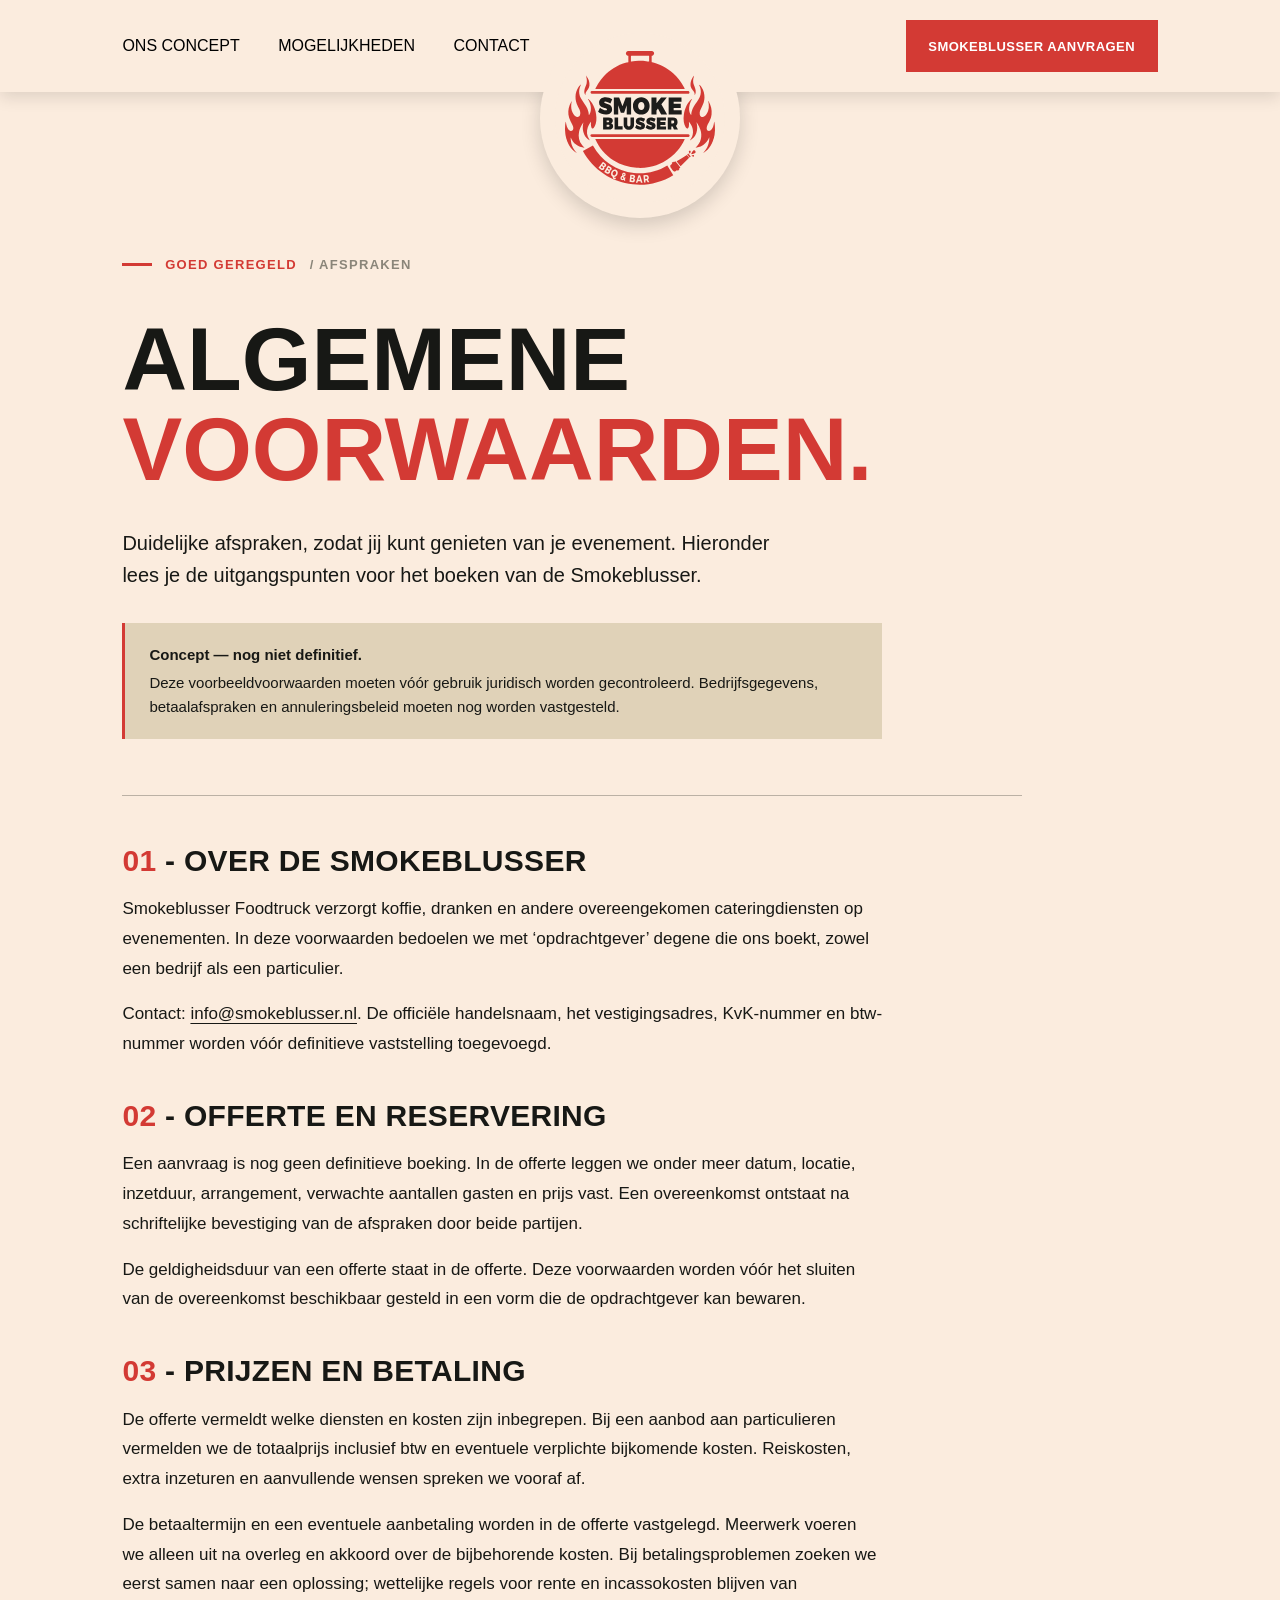
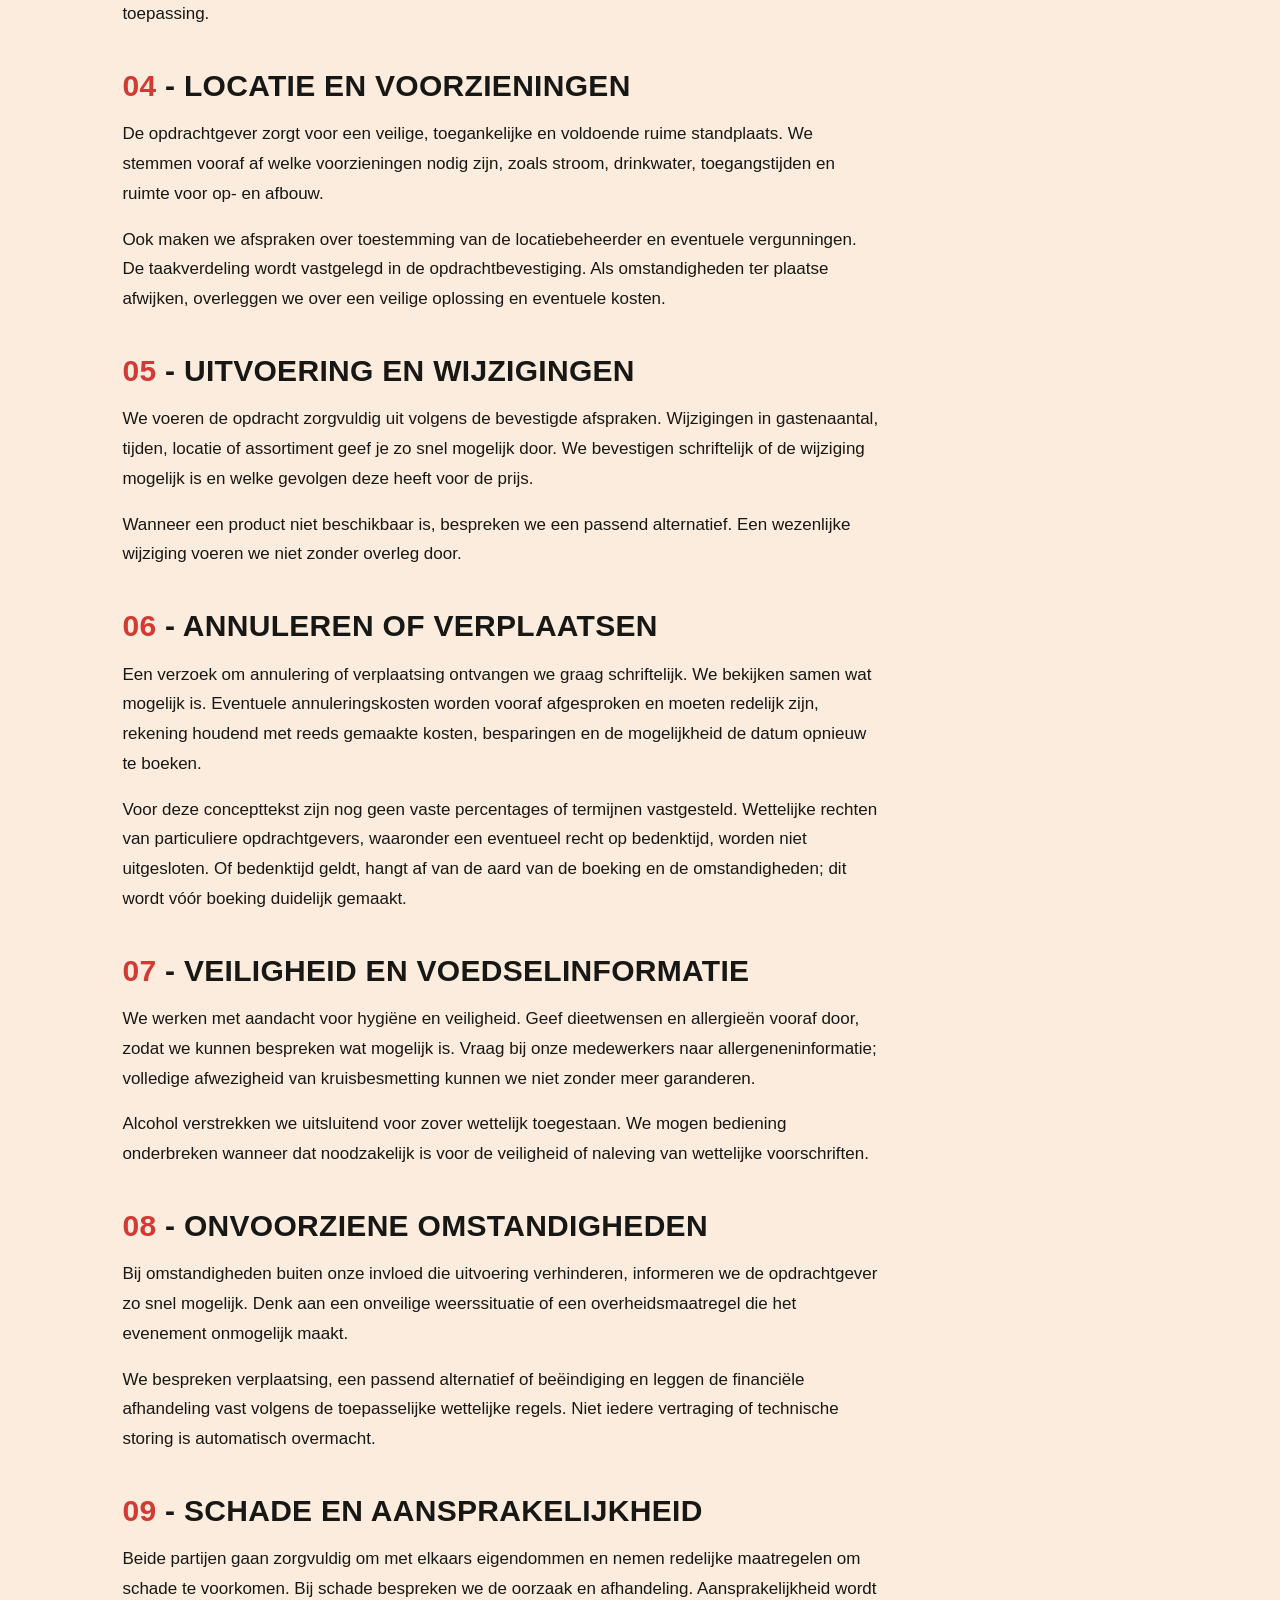
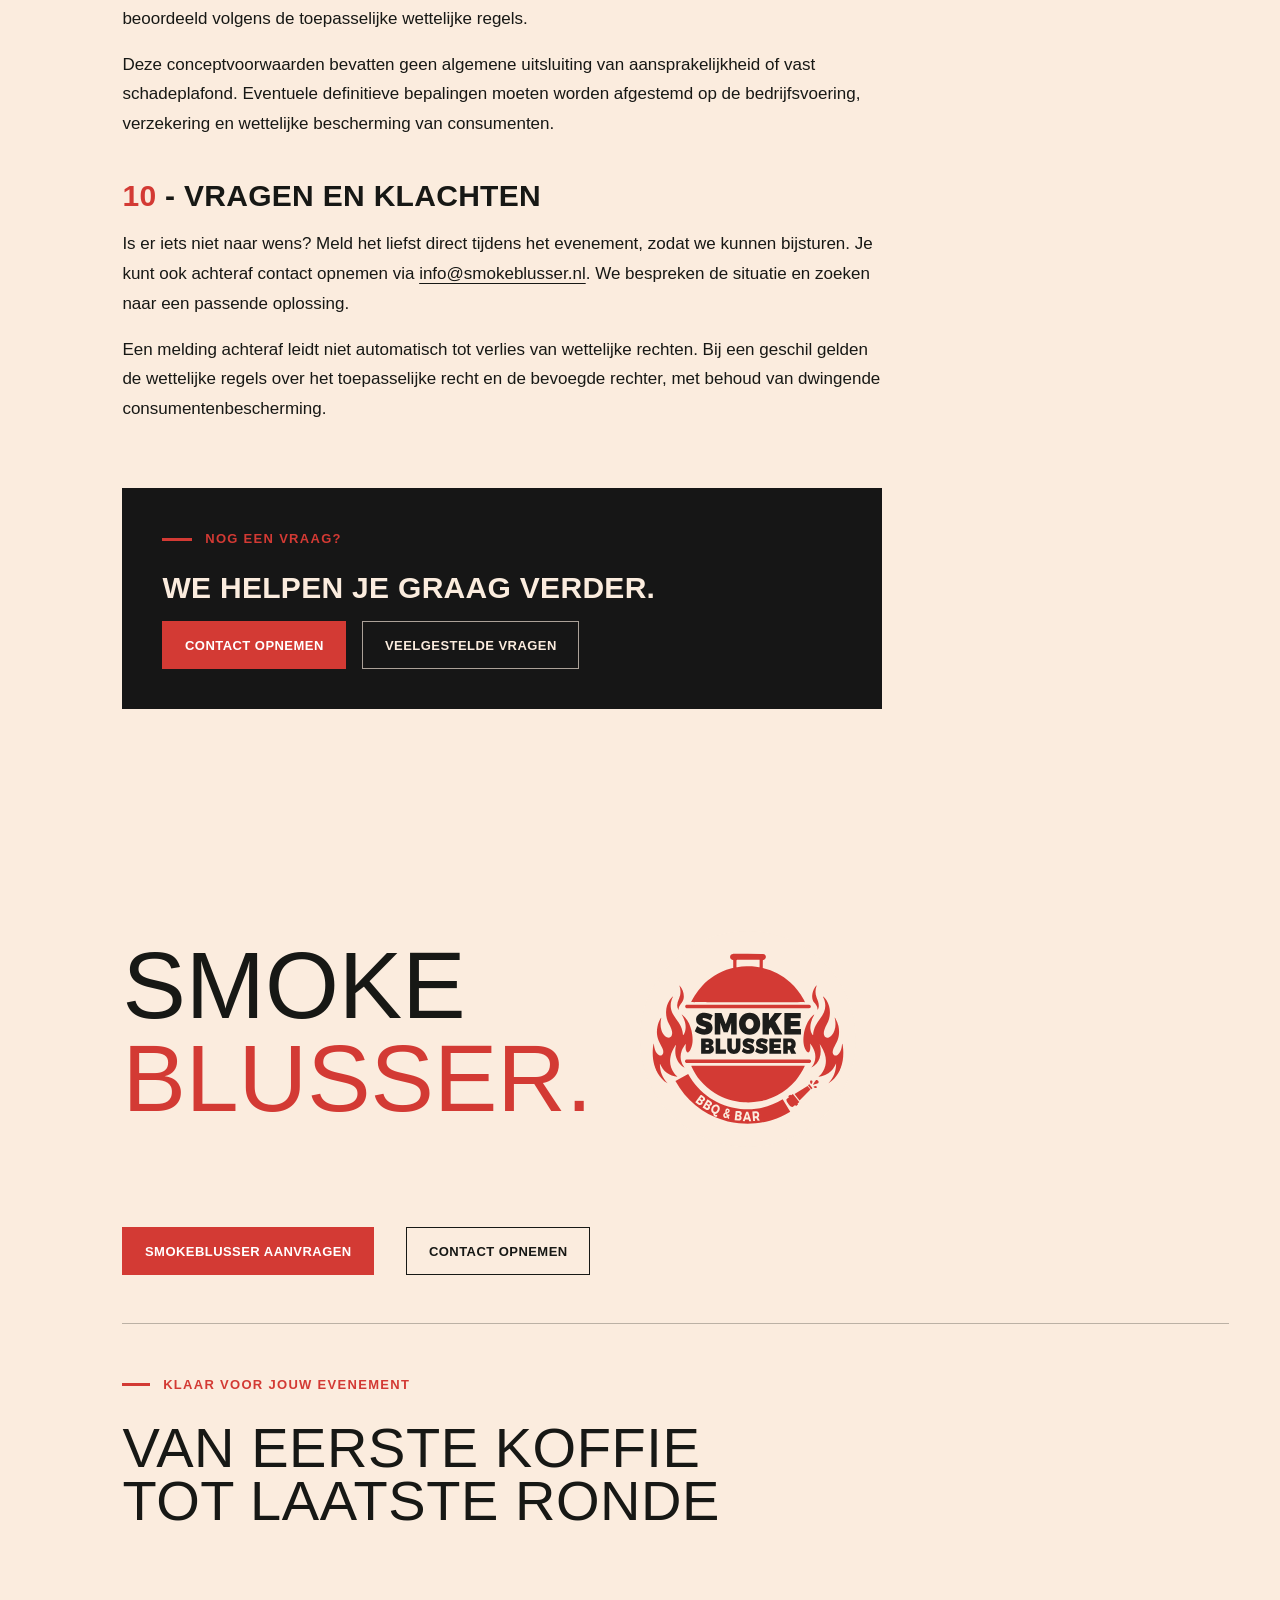
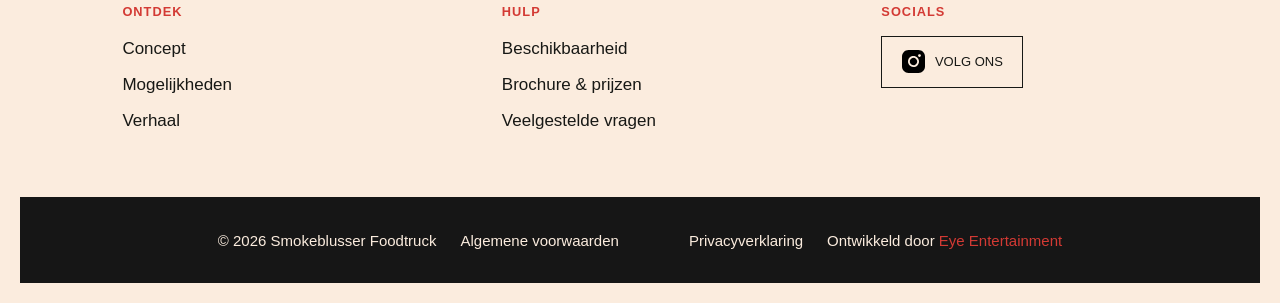
==== commit 7548867c: "Optimalisaties + nieuw logo" ====
--- a/algemene-voorwaarden.html
+++ b/algemene-voorwaarden.html
@@ -15,7 +15,7 @@
 
   <header class="site-header" data-header>
     <a class="brand" href="index.html#top" aria-label="Smokeblusser home">
-      <img src="assets/logo.svg" alt="Smokeblusser Foodtruck">
+      <img src="assets/logo-smokeblusser.svg" alt="Smokeblusser Foodtruck">
     </a>
     <button class="nav-toggle" type="button" aria-expanded="false" aria-controls="main-nav">
       <span></span><span></span><span></span><span class="sr-only">Menu</span>
@@ -65,7 +65,7 @@
     <div class="footer__main">
       <div class="footer__brand-panel">
         <div class="footer__statement"><span>Smoke</span><em>Blusser.</em></div>
-        <a class="footer__logo" href="index.html" aria-label="Smokeblusser home"><img src="assets/logo.svg" alt="Smokeblusser Foodtruck"></a>
+        <a class="footer__logo" href="index.html" aria-label="Smokeblusser home"><img src="assets/logo-smokeblusser.svg" alt="Smokeblusser Foodtruck"></a>
         <div class="footer__actions">
           <a class="button button--red" href="index.html#contact">Smokeblusser aanvragen <span aria-hidden="true">→</span></a>
           <a class="button button--outline-dark" href="mailto:info@smokeblusser.nl">Contact opnemen <span aria-hidden="true">→</span></a>
--- a/content.css
+++ b/content.css
@@ -1,4 +1,29 @@
 /* Shared layout for editorial and legal content pages. */
+.contact-page__grid { display: grid; grid-template-columns: minmax(0, .8fr) minmax(0, 1.2fr); gap: 64px; margin-top: 56px; align-items: start; }
+.contact-page__grid h2 { font-family: var(--display); text-transform: uppercase; font-size: clamp(30px, 3vw, 44px); line-height: 1.1; margin: 0 0 24px; }
+.contact-page__grid p { line-height: 1.7; }
+.contact-page__direct { background: var(--surface-dark); color: var(--cream); padding: 40px; }
+.contact-page__direct > a:not(.button) { color: var(--cream); text-underline-offset: 4px; overflow-wrap: anywhere; }
+.contact-page__direct > a:not(.button):hover { color: var(--red); }
+.contact-page__note { margin-top: 40px; }
+.contact-page__request, .contact-page__faq { scroll-margin-top: 160px; }
+.contact-form__fields { display: grid; grid-template-columns: repeat(2, minmax(0, 1fr)); gap: 24px; margin: 32px 0 24px; }
+.contact-page form label { display: block; font-weight: 700; }
+.contact-page form label > span { font-weight: 400; font-size: 13px; }
+.contact-page input, .contact-page select, .contact-page textarea { display: block; width: 100%; min-width: 0; min-height: 48px; margin-top: 8px; padding: 12px; border: 1px solid var(--line); border-radius: 0; background: transparent; color: var(--ink); font: inherit; font-size: 16px; }
+.contact-page textarea { resize: vertical; }
+.contact-page input:focus-visible, .contact-page select:focus-visible, .contact-page textarea:focus-visible { outline: 2px solid var(--red); outline-offset: 2px; }
+.contact-form__hint, #request-status { font-size: 14px; line-height: 1.6; margin: 24px 0; }
+.contact-form__hint a { text-underline-offset: 4px; }
+.contact-form__hint a:hover { color: var(--red); }
+.contact-page__faq { margin-top: 64px; }
+@media (max-width: 1000px) { .contact-page__grid { grid-template-columns: 1fr; gap: 40px; } }
+@media (max-width: 600px) {
+  .contact-page__grid { margin-top: 32px; }
+  .contact-page__direct { padding: 28px 20px; }
+  .contact-form__fields { grid-template-columns: 1fr; gap: 20px; }
+  .contact-page .button { width: 100%; min-width: 0; }
+}
 .faq-group { margin-bottom: 48px; }
 .faq-group details { border-bottom: 1px solid var(--line); }
 .faq-group details:first-of-type { border-top: 1px solid var(--line); }
--- a/styles.css
+++ b/styles.css
@@ -5,10 +5,10 @@
 :root {
   --surface-dark: #161616;
   --photo-dark: #2f312c;
-  --hero-red: #ff0519;
-  --cream: #f4edda;
-  --red: #ca0616;
-  --red-hover: #b0000e;
+  --hero-red: #FF0519;
+  --cream: #FBECDE;
+  --red: #D33A34;
+  --red-hover: #B72F2A;
   --dark: #242621;
   --ink: #171815;
   --sand: #e0d2b8;
@@ -194,12 +194,12 @@
 
 .button--outline-light {
   color: var(--cream);
-  border-color: rgba(244, 237, 218, 0.65);
+  border-color: rgba(251, 236, 222, 0.65);
 }
 
 .button--disabled {
-  border-color: rgba(244, 237, 218, 0.35);
-  color: rgba(244, 237, 218, 0.55);
+  border-color: rgba(251, 236, 222, 0.35);
+  color: rgba(251, 236, 222, 0.55);
   pointer-events: none;
 }
 
@@ -210,12 +210,16 @@
   flex-wrap: wrap;
 }
 
+h2 {
+  letter-spacing: 0.01em;
+}
+
 .section h2 {
   font-family: var(--display);
   font-weight: 400;
   text-transform: uppercase;
   line-height: 0.88;
-  letter-spacing: -0.02em;
+  letter-spacing: 0.01em;
   margin: 0px;
 }
 
@@ -506,7 +510,7 @@
 @media (max-width: 860px) {
   .site-header .main-nav a.mobile-request-link {
     display: block;
-    color: #ff0519;
+    color: var(--red);
   }
 }
 
@@ -889,7 +893,7 @@
     gap: 12px;
     padding: 16px 20px;
     max-width: 100%;
-    background: var(--hero-red);
+    background: var(--red);
     color: var(--cream);
     font-size: clamp(17px, 4.8vw, 22px);
   }
@@ -1003,6 +1007,8 @@
     border-radius: 50%;
     box-shadow: rgba(0, 0, 0, 0.16) 0px 7px 20px;
     clip-path: inset(var(--logo-shadow-cutoff,74px) -40px -40px -40px);
+    /* Do not animate the clipping boundary independently of the logo. */
+    transition: none;
     z-index: -1;
     pointer-events: none;
   }
@@ -1366,7 +1372,7 @@
 
   .hero .actions .button {
     width: 100%;
-    max-width: 360px;
+    max-width: none;
   }
 
 }
@@ -1702,13 +1708,13 @@
   main > .two-sides ~ section h2 {
     font-size: clamp(34px, 9vw, 48px);
     line-height: 1.08;
-    letter-spacing: -0.01em;
+    letter-spacing: 0.01em;
   }
 
   .two-sides .section-heading h2 {
     font-size: clamp(34px, 9vw, 48px);
     line-height: 1.08;
-    letter-spacing: -0.01em;
+    letter-spacing: 0.01em;
   }
 
   .two-sides .section-heading h2 > span {
@@ -1832,7 +1838,7 @@
   top: -8%;
   font: 9rem/.78 var(--display);
   text-transform: uppercase;
-  color: rgba(244, 237, 218, 0.043);
+  color: rgba(251, 236, 222, 0.043);
 }
 
 .annotation {
@@ -2013,7 +2019,7 @@
   }
 
   .smoker .annotation--two {
-    inset: 36% auto auto 77%;
+    inset: 33% auto auto 77%;
   }
 
   .smoker .annotation--three {
@@ -2097,7 +2103,7 @@
   }
 
   .smoker .annotation--two {
-    inset: 35% 0px auto auto;
+    inset: 32% 0px auto auto;
   }
 
   .smoker .annotation--three {
@@ -2373,14 +2379,34 @@
   height: 92px;
   border: 0px;
   border-radius: 50%;
-  background: var(--red);
-  color: white;
-  font-size: 1.4rem;
+  background: #F4EDDA;
+  display: grid;
+  place-items: center;
+  padding: 0;
   cursor: pointer;
+  transition: transform 0.35s cubic-bezier(0.22, 1, 0.36, 1);
+}
+
+.gallery-slider .collage .play img {
+  width: 30%;
+  height: auto;
+  object-fit: contain;
+  transform: none;
+  margin-left: 4%;
 }
 
 .play:hover {
   transform: translate(-50%, -50%) scale(1.06);
+}
+
+@media (prefers-reduced-motion: reduce) {
+  .play {
+    transition: none;
+  }
+
+  .play:hover {
+    transform: translate(-50%, -50%);
+  }
 }
 
 @media (max-width: 1050px) {
@@ -2629,12 +2655,35 @@
   padding-right: 20px;
 }
 
+.gallery-slider--native .gallery-slider__viewport {
+  overflow-x: auto;
+  overflow-y: hidden;
+  touch-action: auto;
+  scroll-snap-type: none;
+  overscroll-behavior-x: contain;
+  scrollbar-width: none;
+  -webkit-overflow-scrolling: touch;
+}
+
+.gallery-slider--native .gallery-slider__viewport::-webkit-scrollbar {
+  display: none;
+}
+
+.gallery-slider--native .collage {
+  transition: none;
+  transform: none;
+}
+
+.gallery-slider--native .gallery-slider__controls {
+  display: none;
+}
+
 .gallery-slider__arrow {
   width: 48px;
   height: 48px;
   background: transparent;
   color: var(--cream);
-  border: 1px solid rgba(244, 237, 218, 0.5);
+  border: 1px solid rgba(251, 236, 222, 0.5);
   font-size: 26px;
   cursor: pointer;
 }
@@ -2668,7 +2717,6 @@
     margin-left: -4px;
     margin-right: -24px;
     padding: 20px 0px 40px 20px;
-    touch-action: pan-y pinch-zoom;
   }
 
   .gallery-slider .collage .collage__item {
@@ -2776,7 +2824,7 @@
   position: absolute;
   z-index: -1;
   font: 12rem/1 var(--display);
-  color: rgba(202, 6, 22, 0.07);
+  color: rgba(211, 58, 52, 0.07);
   right: -2rem;
   top: -7rem;
 }
@@ -2997,7 +3045,7 @@
   font-weight: 400;
   text-transform: uppercase;
   line-height: 0.88;
-  letter-spacing: -0.02em;
+  letter-spacing: 0.01em;
   margin: 0px;
 }
 
@@ -3093,7 +3141,7 @@
 
 .booking .button--outline-light {
   color: var(--cream);
-  border-color: rgba(244, 237, 218, 0.65);
+  border-color: rgba(251, 236, 222, 0.65);
 }
 
 .booking__copy > .actions {
@@ -3238,9 +3286,10 @@
 
 @media (min-width: 1201px) {
   .booking > img {
-    left: 74%;
-    top: 140px;
+    left: 64%;
+    top: 50%;
     width: min(75vw, 1500px);
+    transform: translateY(-50%) scaleX(-1);
   }
 }
 
@@ -3253,11 +3302,11 @@
 
   .booking .actions .button {
     width: 100%;
-    max-width: 360px;
+    max-width: none;
   }
 
   .booking {
-    padding: 64px 24px;
+    padding: 64px 20px;
   }
 
   .booking {
@@ -3268,7 +3317,7 @@
   .booking h2 {
     font-size: clamp(34px, 9vw, 48px);
     line-height: 1.08;
-    letter-spacing: -0.01em;
+    letter-spacing: 0.01em;
   }
 
   .booking__copy {
@@ -3481,7 +3530,7 @@
 .footer__brand-panel {
   position: relative;
   display: grid;
-  grid-template-columns: minmax(0px, 1fr) 150px;
+  grid-template-columns: max-content 180px;
   column-gap: 2.5rem;
   padding-right: 4.5rem;
 }
@@ -3492,7 +3541,10 @@
 
 .footer__logo {
   grid-area: 1 / 2;
-  width: 150px;
+  width: 180px;
+  align-self: center;
+  position: relative;
+  top: -8px;
 }
 
 .footer__actions {
@@ -3742,19 +3794,61 @@
 
 }
 
+@media (min-width: 1401px) {
+  .footer__main {
+    grid-template-columns: minmax(540px, .9fr) minmax(0, 1.35fr);
+  }
+
+  .footer__brand-panel {
+    grid-template-columns: max-content clamp(150px, 10vw, 180px);
+    column-gap: 24px;
+    padding-right: 32px;
+    align-content: start;
+  }
+
+  .footer__statement {
+    font-size: clamp(80px, 5.5vw, 95px);
+    line-height: .98;
+  }
+
+  .footer__logo {
+    width: clamp(150px, 10vw, 180px);
+  }
+
+  .footer__content-panel {
+    padding-left: 40px;
+  }
+
+  .footer__actions {
+    margin-top: 48px;
+    flex-wrap: wrap;
+    gap: 24px;
+  }
+
+  .footer__tagline h2 {
+    font-size: 38px;
+    line-height: 1.08;
+  }
+
+  .footer__links {
+    grid-template-columns: repeat(3, minmax(0, 1fr));
+    column-gap: 24px;
+  }
+}
+
 @media (min-width: 861px) and (max-width: 1400px) {
   .footer__main {
     grid-template-columns: minmax(0, 1fr);
   }
 
   .footer__brand-panel {
-    grid-template-columns: max-content 180px;
+    grid-template-columns: max-content 216px;
     column-gap: 48px;
     padding-right: 0;
   }
 
   .footer__logo {
-    width: 180px;
+    width: 216px;
     align-self: center;
   }
 
@@ -3792,18 +3886,21 @@
   }
 
   .footer__brand-panel {
-    grid-template-columns: minmax(0px, 1fr) 105.6px;
-    gap: 20px;
+    grid-template-columns: max-content minmax(0px, 1fr);
+    column-gap: 12px;
+    row-gap: 20px;
     padding: 0px;
   }
 
   .footer__statement {
-    font-size: clamp(48px, 14vw, 70px);
+    font-size: clamp(40px, 12vw, 70px);
     line-height: 0.98;
   }
 
   .footer__logo {
-    width: 105.6px;
+    width: clamp(110px, 32vw, 150px);
+    max-width: 100%;
+    justify-self: start;
     align-self: center;
   }
 
